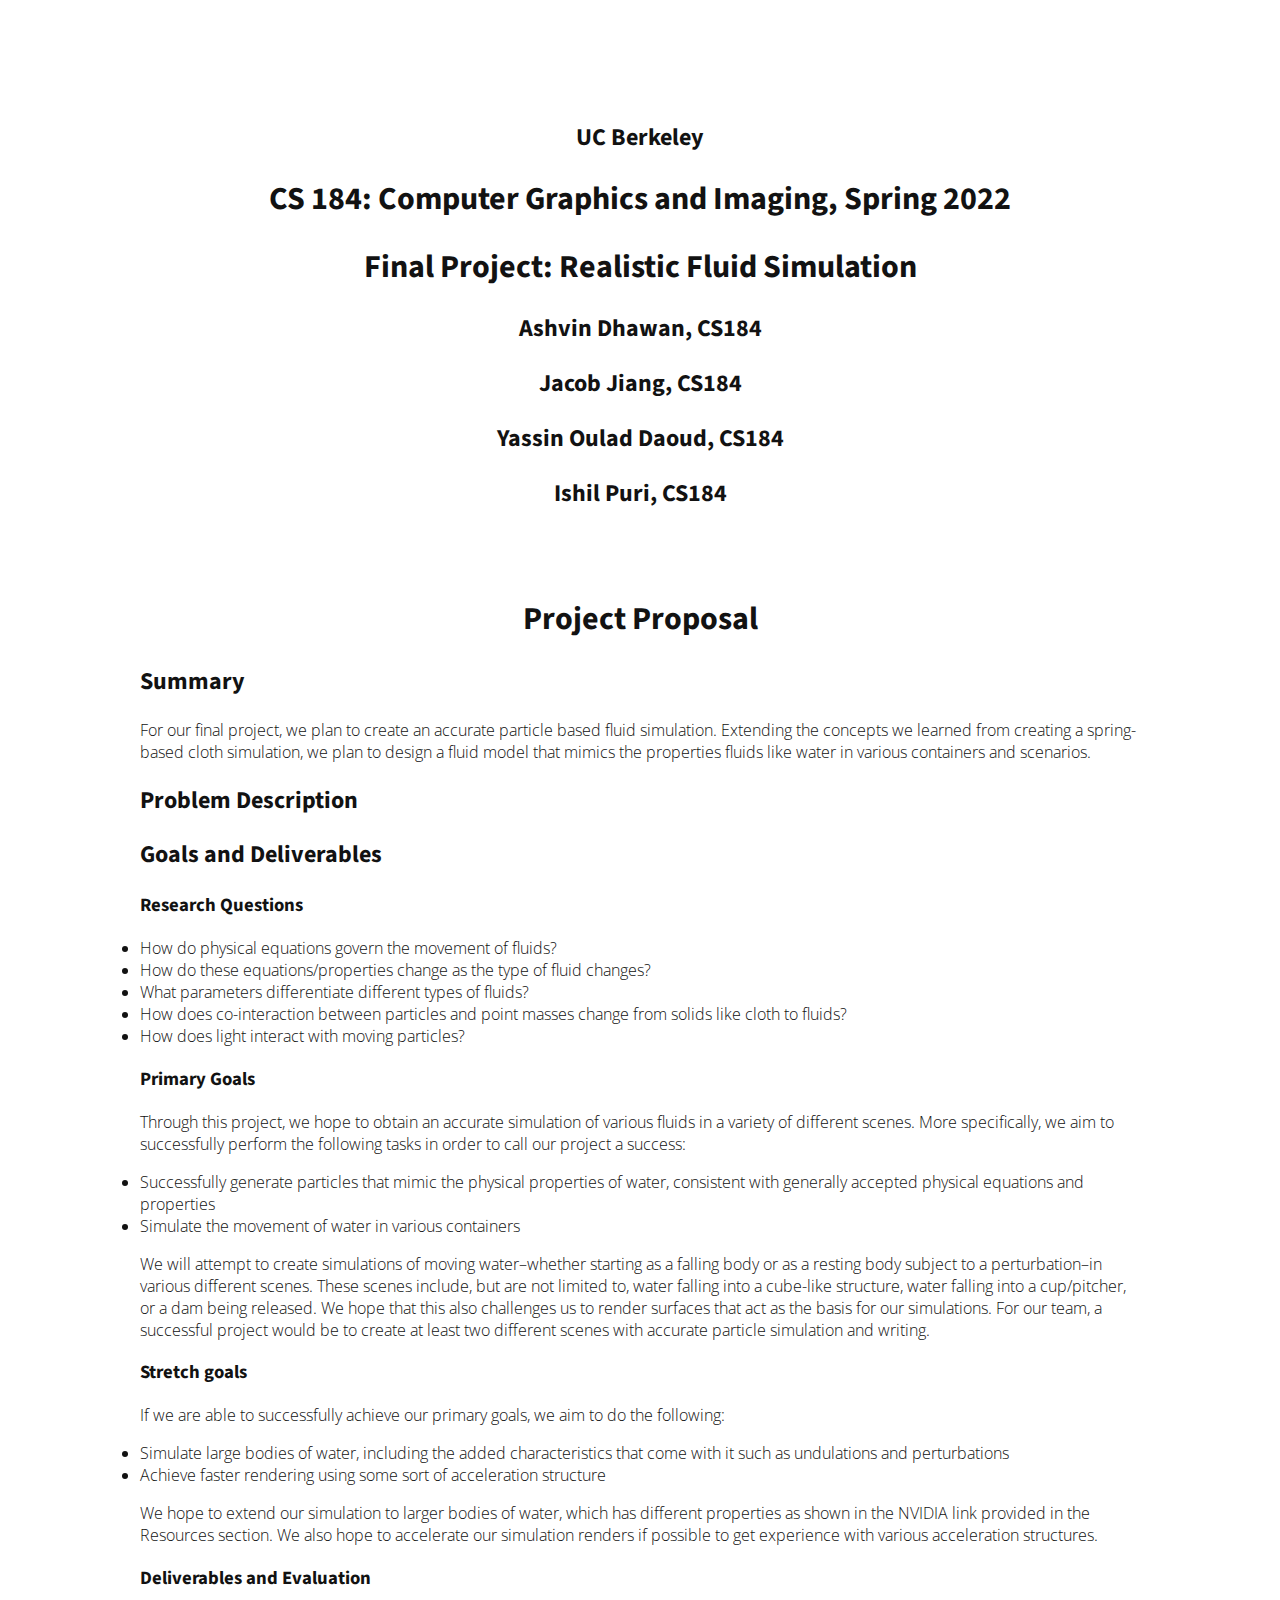
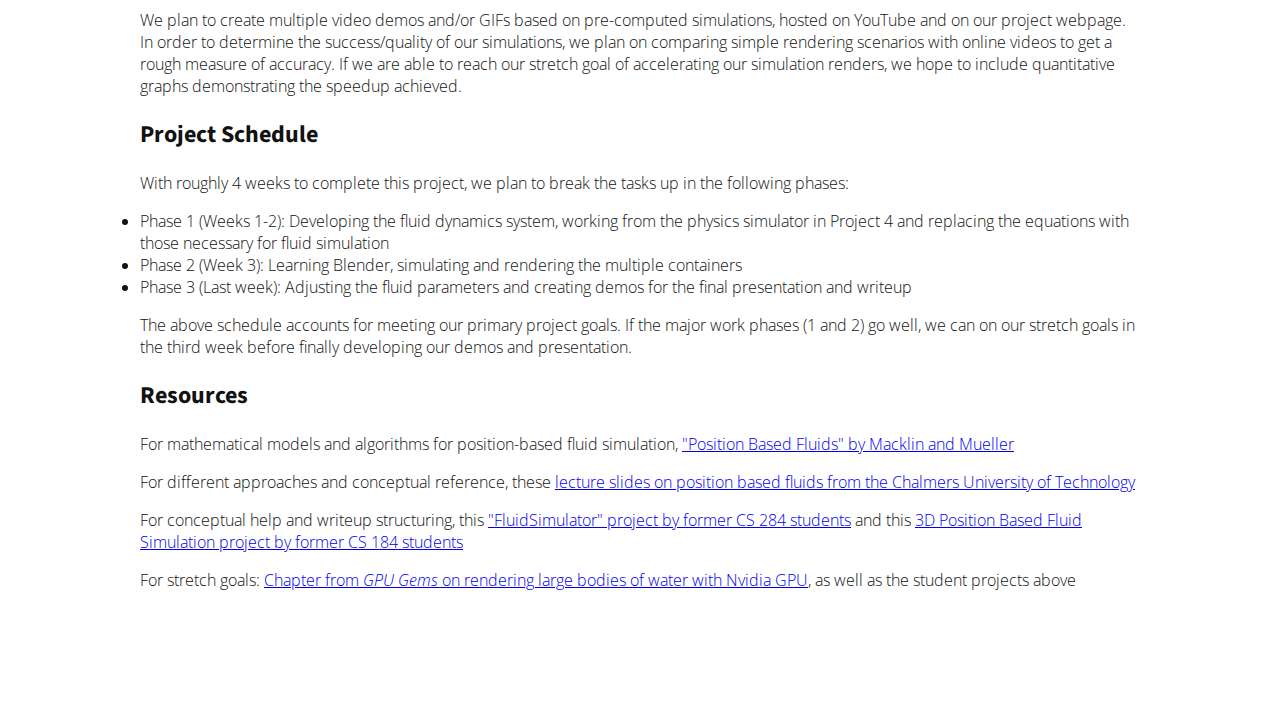
==== final/index.html @ bd0d9269 "Create index.html" ====
<!DOCTYPE html PUBLIC "-//W3C//DTD XHTML 1.0 Strict//EN" "http://www.w3.org/TR/xhtml1/DTD/xhtml1-strict.dtd">
<html xmlns="http://www.w3.org/1999/xhtml" xml:lang="en" lang="en">
<head>
<style>
  body {
    padding: 100px;
    width: 1000px;
    margin: auto;
    text-align: left;
    font-weight: 300;
    font-family: 'Open Sans', sans-serif;
    color: #121212;
  }
  h1, h2, h3, h4 {
    font-family: 'Source Sans Pro', sans-serif;
  }
</style>
<title>CS 184 Final Project</title>
<meta http-equiv="content-type" content="text/html; charset=utf-8" />
<link href="https://fonts.googleapis.com/css?family=Open+Sans|Source+Sans+Pro" rel="stylesheet">
</head>


<body>

<h2 align="middle">UC Berkeley</h2>
<h1 align="middle">CS 184: Computer Graphics and Imaging, Spring 2022</h1>
<h1 align="middle">Final Project: Realistic Fluid Simulation</h1>
<h2 align="middle">Ashvin Dhawan, CS184</h2>
<h2 align="middle">Jacob Jiang, CS184</h2>
<h2 align="middle">Yassin Oulad Daoud, CS184</h2>
<h2 align="middle">Ishil Puri, CS184</h2>

<br><br>

<div>

<h1 align="middle">Project Proposal</h1>
    <h2>Summary</h2>
<p>For our final project, we plan to create an accurate particle based fluid simulation. Extending the concepts we learned from creating a spring-based cloth simulation, we plan to design a fluid model that mimics the properties fluids like water in various containers and scenarios.</p>
    <h2>Problem Description</h2>
    
    
    
    <h2>Goals and Deliverables</h2>
    
    <h3>Research Questions</h3>
    
    <li>How do physical equations govern the movement of fluids?</li>
    <li>How do these equations/properties change as the type of fluid changes?</li>
    <li>What parameters differentiate different types of fluids?</li>
    <li>How does co-interaction between particles and point masses change from solids like cloth to fluids?</li>
    <li>How does light interact with moving particles?</li>
    
    <h3>Primary Goals</h3>

    <p>Through this project, we hope to obtain an accurate simulation of various fluids in a variety of different scenes. More specifically, we aim to successfully perform the following tasks in order to call our project a success:</p>
    <li>Successfully generate particles that mimic the physical properties of water, consistent with generally accepted physical equations and properties</li>
    <li>Simulate the movement of water in various containers</li> 
    <p>We will attempt to create simulations of moving water–whether starting as a falling body or as a resting body subject to a perturbation–in various different scenes. These scenes include, but are not limited to, water falling into a cube-like structure, water falling into a cup/pitcher, or a dam being released. We hope that this also challenges us to render surfaces that act as the basis for our simulations. For our team, a successful project would be to create at least two different scenes with accurate particle simulation and writing.</p>
    
    <h3>Stretch goals</h3>
    
    <p>If we are able to successfully achieve our primary goals, we aim to do the following:</p>
    <li>Simulate large bodies of water, including the added characteristics that come with it such as undulations and perturbations</li>
    <li>Achieve faster rendering using some sort of acceleration structure</li>
    <p>We hope to extend our simulation to larger bodies of water, which has different properties as shown in the NVIDIA link provided in the Resources section. We also hope to accelerate our simulation renders if possible to get experience with various acceleration structures.</p>
    
    
    <h3>Deliverables and Evaluation</h3>
    <p>We plan to create multiple video demos and/or GIFs based on pre-computed simulations, hosted on YouTube and on our project webpage. In order to determine the success/quality of our simulations, we plan on comparing simple rendering scenarios with online videos to get a rough measure of accuracy. If we are able to reach our stretch goal of accelerating our simulation renders, we hope to include quantitative graphs demonstrating the speedup achieved.</p>
    
    
    
    <h2>Project Schedule</h2>
    <p>With roughly 4 weeks to complete this project, we plan to break the tasks up in the following phases:</p>
    <li>Phase 1 (Weeks 1-2): Developing the fluid dynamics system, working from the physics simulator in Project 4 and replacing the equations with those necessary for fluid simulation</li>
    <li>Phase 2 (Week 3): Learning Blender, simulating and rendering the multiple containers </li>
    <li>Phase 3 (Last week): Adjusting the fluid parameters and creating demos for the final presentation and writeup </li>
    <p>The above schedule accounts for meeting our primary project goals. If the major work phases (1 and 2) go well, we can on our stretch goals in the third week before finally developing our demos and presentation.</p>
    
    
    <h2>Resources</h2>
    <p>For mathematical models and algorithms for position-based fluid simulation, <a href = "http://mmacklin.com/pbf_sig_preprint.pdf">"Position Based Fluids" by Macklin and Mueller</a></p>
    <p>For different approaches and conceptual reference, these <a href = "http://www.cse.chalmers.se/edu/year/2018/course/TDA361/Advanced%20Computer%20Graphics/Position%20Based%20Fluids.pdf">lecture slides on position based fluids from the Chalmers University of Technology</a></p>
    <p>For conceptual help and writeup structuring, this <a href="https://ctknight.github.io/FluidSimulator/">"FluidSimulator" project by former CS 284 students</a> and this <a href="https://ctknight.github.io/FluidSimulator/">3D Position Based Fluid Simulation project by former CS 184 students</a></p>
    <p>For stretch goals: <a href = "https://developer.nvidia.com/gpugems/gpugems/part-i-natural-effects/chapter-1-effective-water-simulation-physical-models">Chapter from <i>GPU Gems</i> on rendering large bodies of water with Nvidia GPU</a>, as well as the student projects above</p>

</body>
</html>
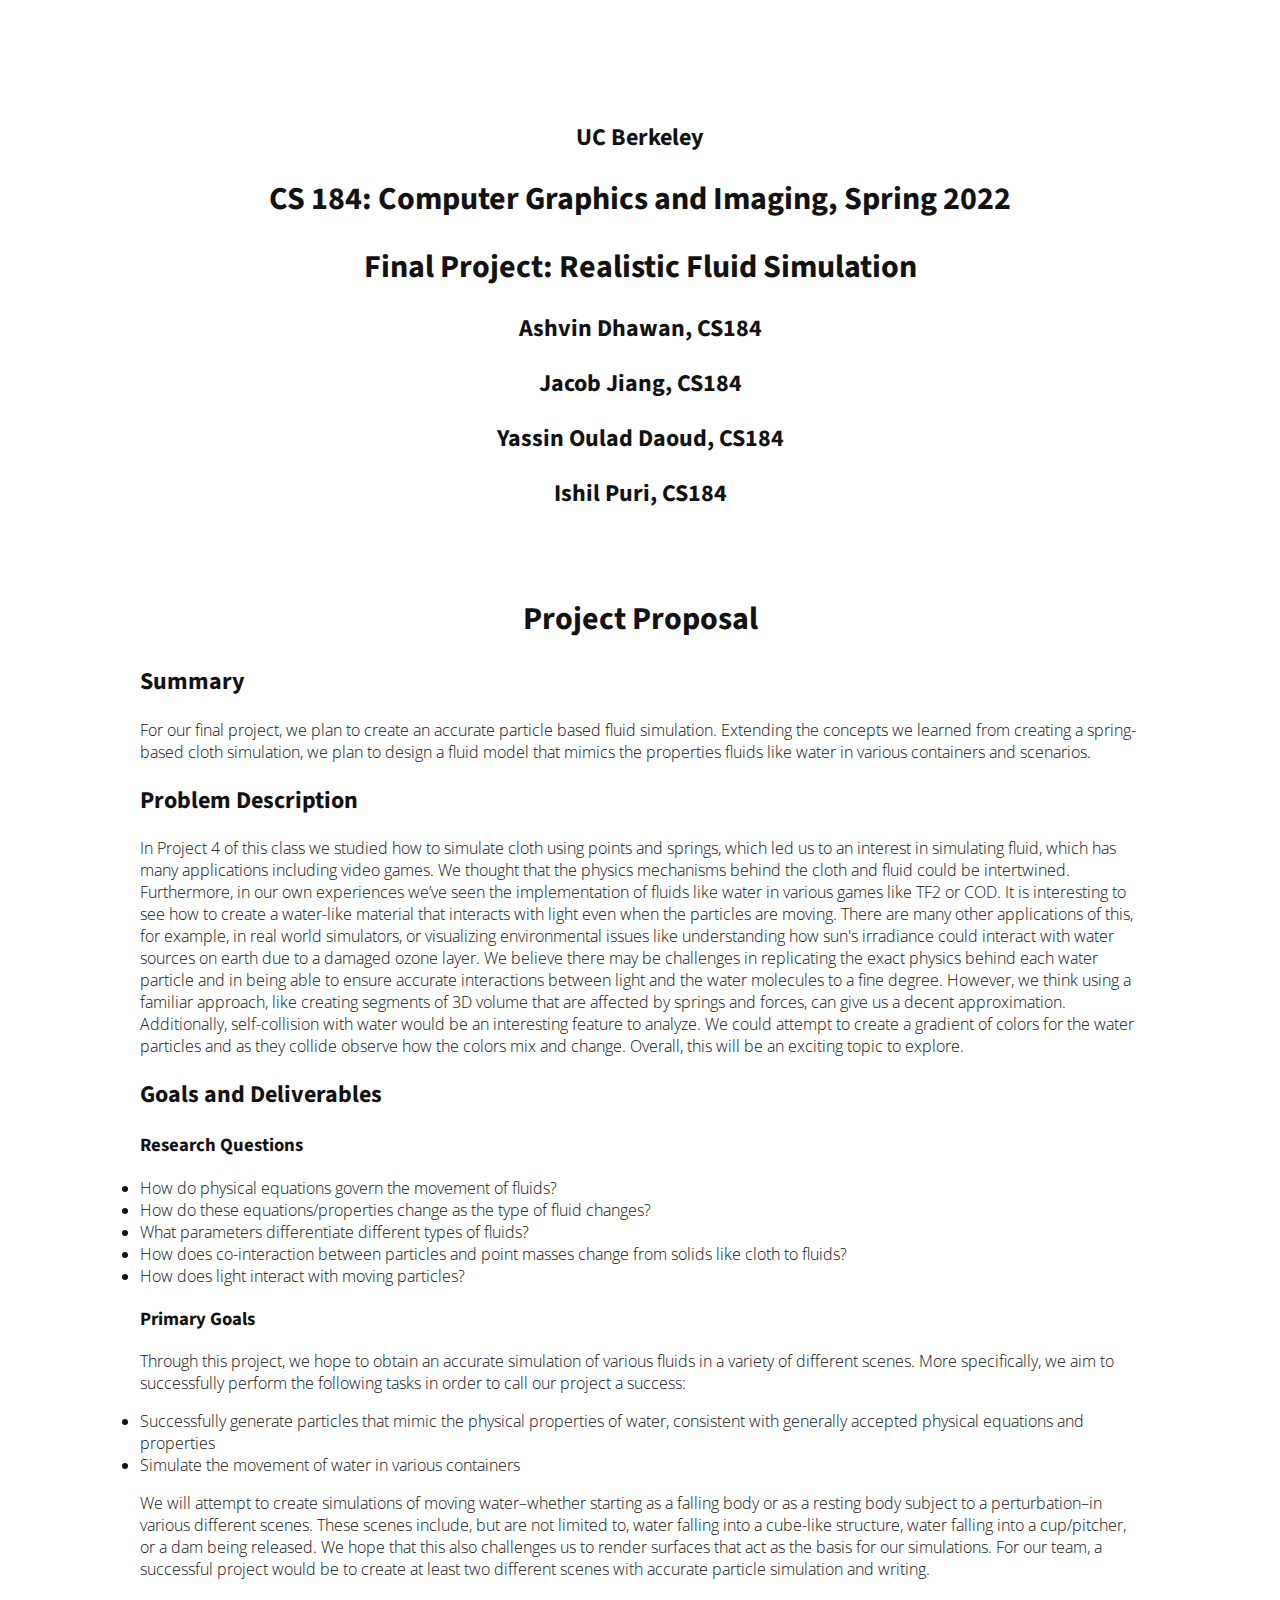
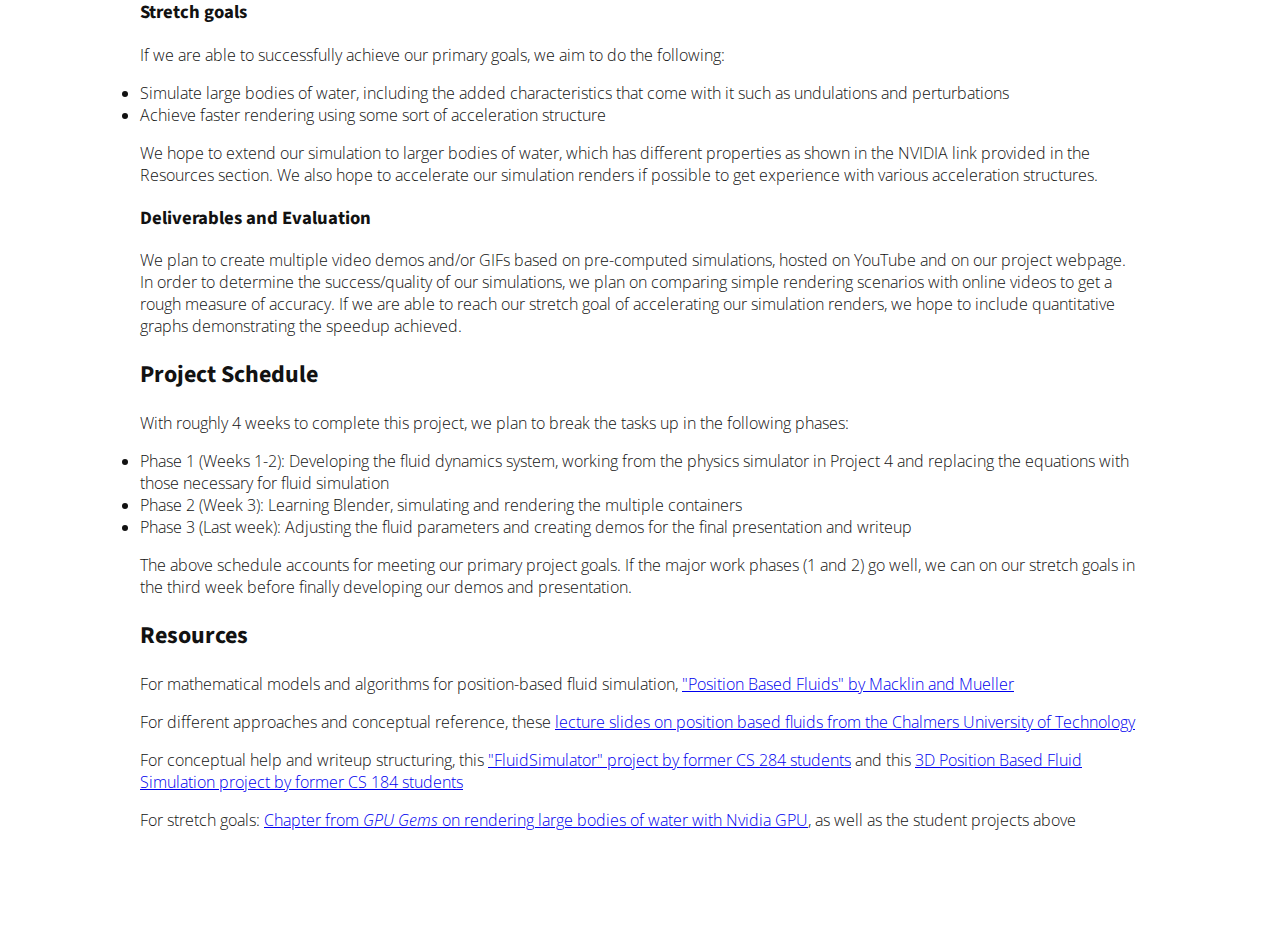
==== commit 21a3badf: "added problem desc" ====
--- a/final/index.html
+++ b/final/index.html
@@ -40,7 +40,7 @@
 <p>For our final project, we plan to create an accurate particle based fluid simulation. Extending the concepts we learned from creating a spring-based cloth simulation, we plan to design a fluid model that mimics the properties fluids like water in various containers and scenarios.</p>
     <h2>Problem Description</h2>
     
-    
+    <p>In Project 4 of this class we studied how to simulate cloth using points and springs, which led us to an interest in simulating fluid, which has many applications including video games. We thought that the physics mechanisms behind the cloth and fluid could be intertwined. Furthermore, in our own experiences we’ve seen the implementation of fluids like water in various games like TF2 or COD. It is interesting to see how to create a water-like material that interacts with light even when the particles are moving. There are many other applications of this, for example, in real world simulators, or visualizing environmental issues like understanding how sun's irradiance could interact with water sources on earth due to a damaged ozone layer. We believe there may be challenges in replicating the exact physics behind each water particle and in being able to ensure accurate interactions between light and the water molecules to a fine degree. However, we think using a familiar approach, like creating segments of 3D volume that are affected by springs and forces, can give us a decent approximation. Additionally,  self-collision with water would be an interesting feature to analyze. We could attempt to create a gradient of colors for the water particles and as they collide observe how the colors mix and change. Overall, this will be an exciting topic to explore.</p>
     
     <h2>Goals and Deliverables</h2>
     
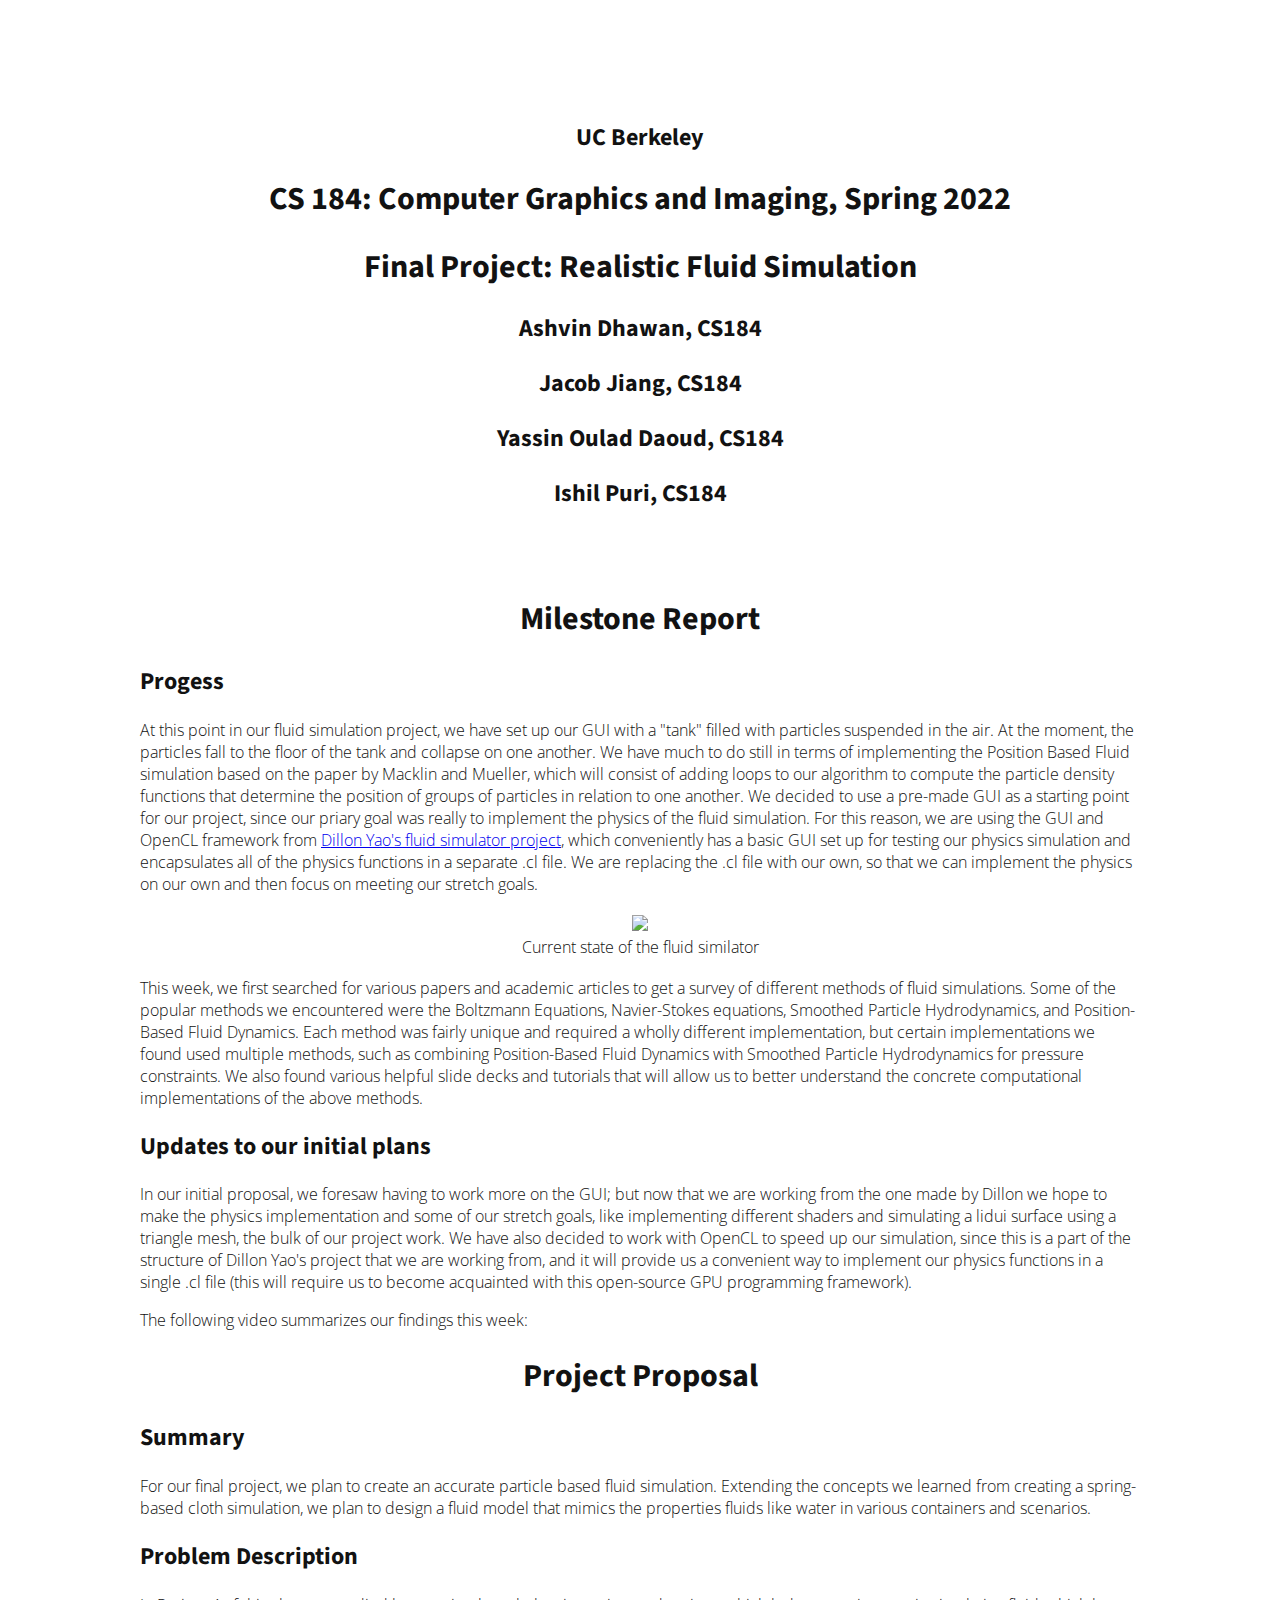
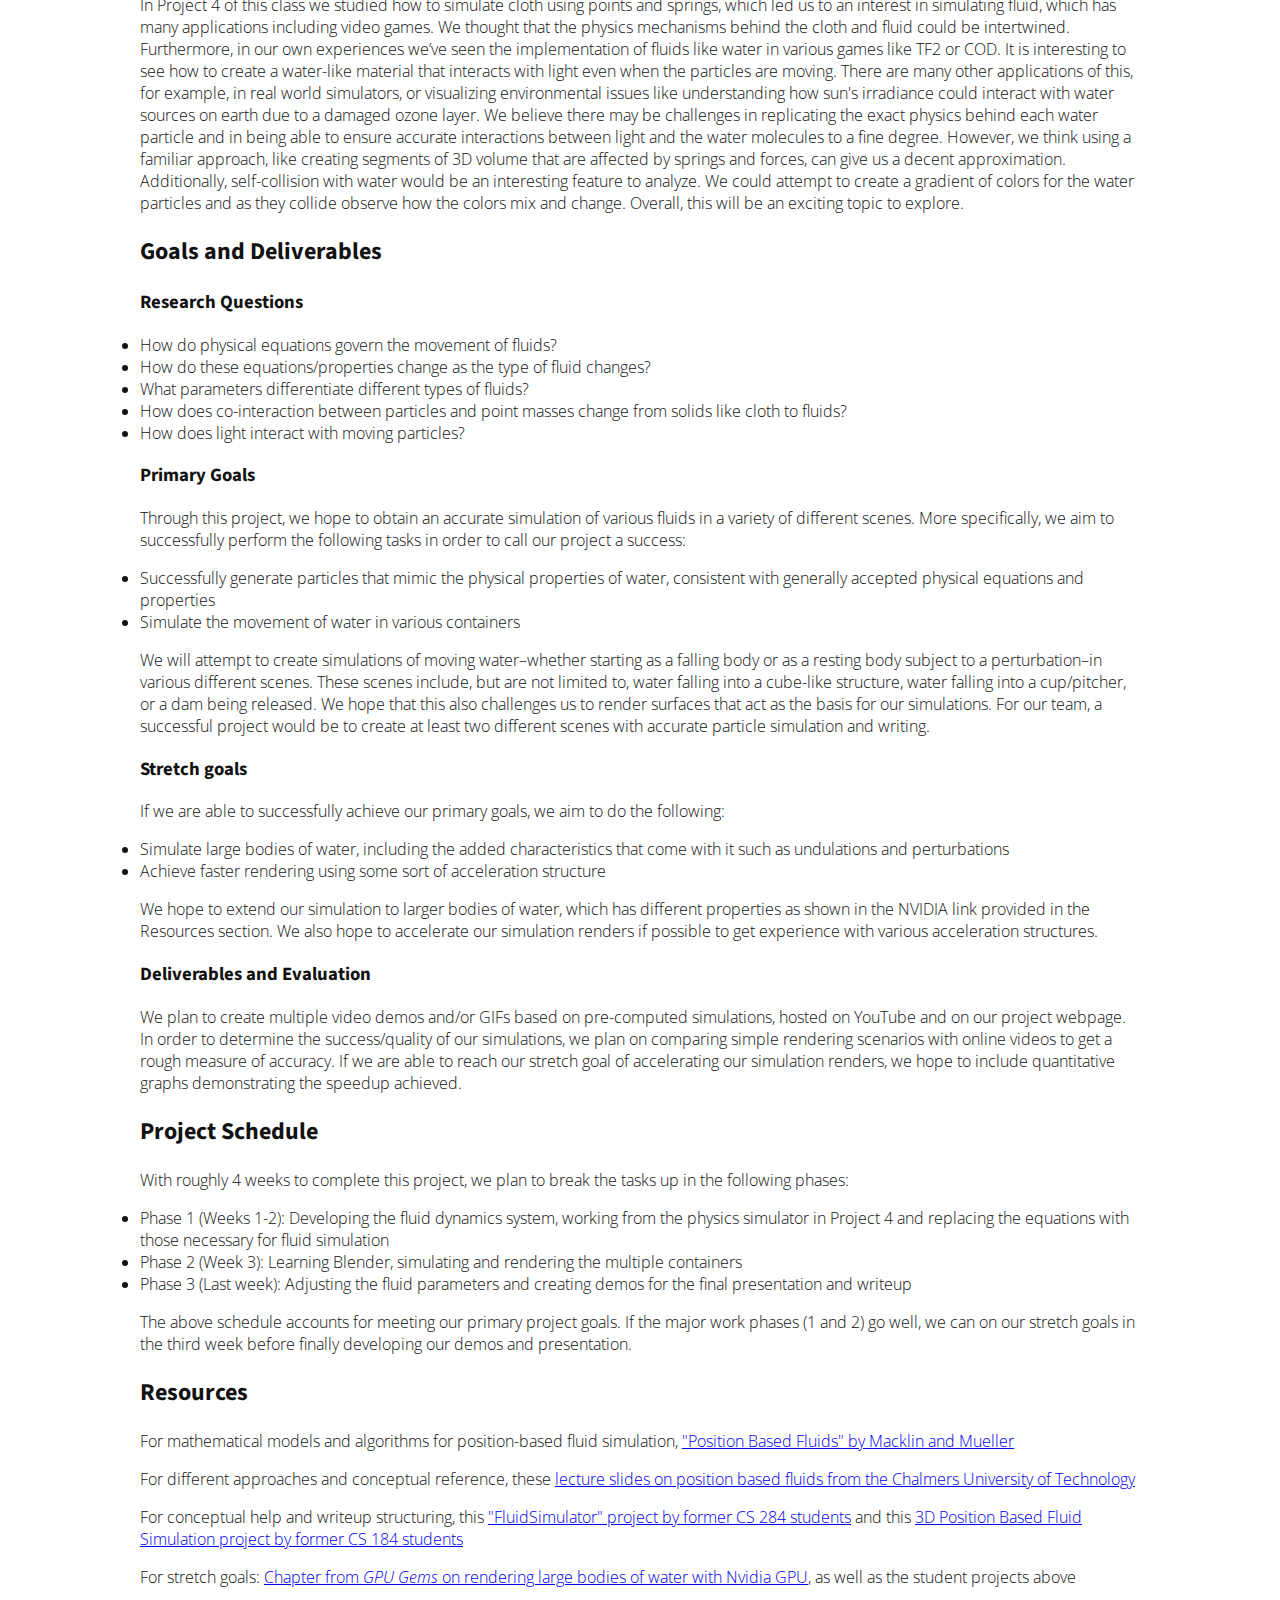
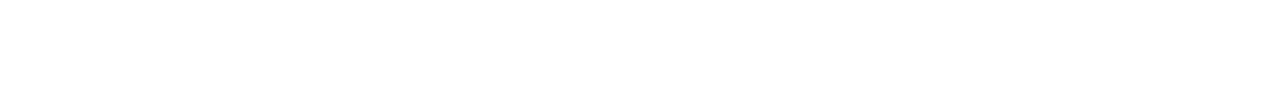
==== commit 9b9a3168: "added project milestone section" ====
--- a/final/index.html
+++ b/final/index.html
@@ -35,6 +35,24 @@
 
 <div>
 
+<h1 align="middle">Milestone Report</h1>
+    <h2>Progess</h2>
+    <p>At this point in our fluid simulation project, we have set up our GUI with a "tank" filled with particles suspended in the air. At the moment, the particles fall to the floor of the tank and collapse on one another. We have much to do still in terms of implementing the Position Based Fluid simulation based on the paper by Macklin and Mueller, which will consist of adding loops to our algorithm to compute the particle density functions that determine the position of groups of particles in relation to one another. We decided to use a pre-made GUI as a starting point for our project, since our priary goal was really to implement the physics of the fluid simulation. For this reason, we are using the GUI and OpenCL framework from <a href="https://github.com/yaoius/f2">Dillon Yao's fluid simulator project</a>, which conveniently has a basic GUI set up for testing our physics simulation and encapsulates all of the physics functions in a separate .cl file. We are replacing the .cl file with our own, so that we can implement the physics on our own and then focus on meeting our stretch goals.</p>
+    <div align="center">
+            <table style="width=100%">
+                <tr>
+                    <td align="middle">
+                    <img src="images/fluid-sim-milestone.gif" width="320px" />
+                    <figcaption align="middle">Current state of the fluid similator</figcaption>
+                </tr>
+            </table>
+        </div>
+    <p>This week, we first searched for various papers and academic articles to get a survey of different methods of fluid simulations. Some of the popular methods we encountered were the Boltzmann Equations, Navier-Stokes equations, Smoothed Particle Hydrodynamics, and Position-Based Fluid Dynamics. Each method was fairly unique and required a wholly different implementation, but certain implementations we found used multiple methods, such as combining Position-Based Fluid Dynamics with Smoothed Particle Hydrodynamics for pressure constraints. We also found various helpful slide decks and tutorials that will allow us to better understand the concrete computational implementations of the above methods.</p>
+    <h2>Updates to our initial plans</h2>
+    <p>In our initial proposal, we foresaw having to work more on the GUI; but now that we are working from the one made by Dillon we hope to make the physics implementation and some of our stretch goals, like implementing different shaders and simulating a lidui surface using a triangle mesh, the bulk of our project work. We have also decided to work with OpenCL to speed up our simulation, since this is a part of the structure of Dillon Yao's project that we are working from, and it will provide us a convenient way to implement our physics functions in a single .cl file (this will require us to become acquainted with this open-source GPU programming framework).</p>
+    <p></p>
+    <p>The following video summarizes our findings this week:</p>
+    
 <h1 align="middle">Project Proposal</h1>
     <h2>Summary</h2>
 <p>For our final project, we plan to create an accurate particle based fluid simulation. Extending the concepts we learned from creating a spring-based cloth simulation, we plan to design a fluid model that mimics the properties fluids like water in various containers and scenarios.</p>
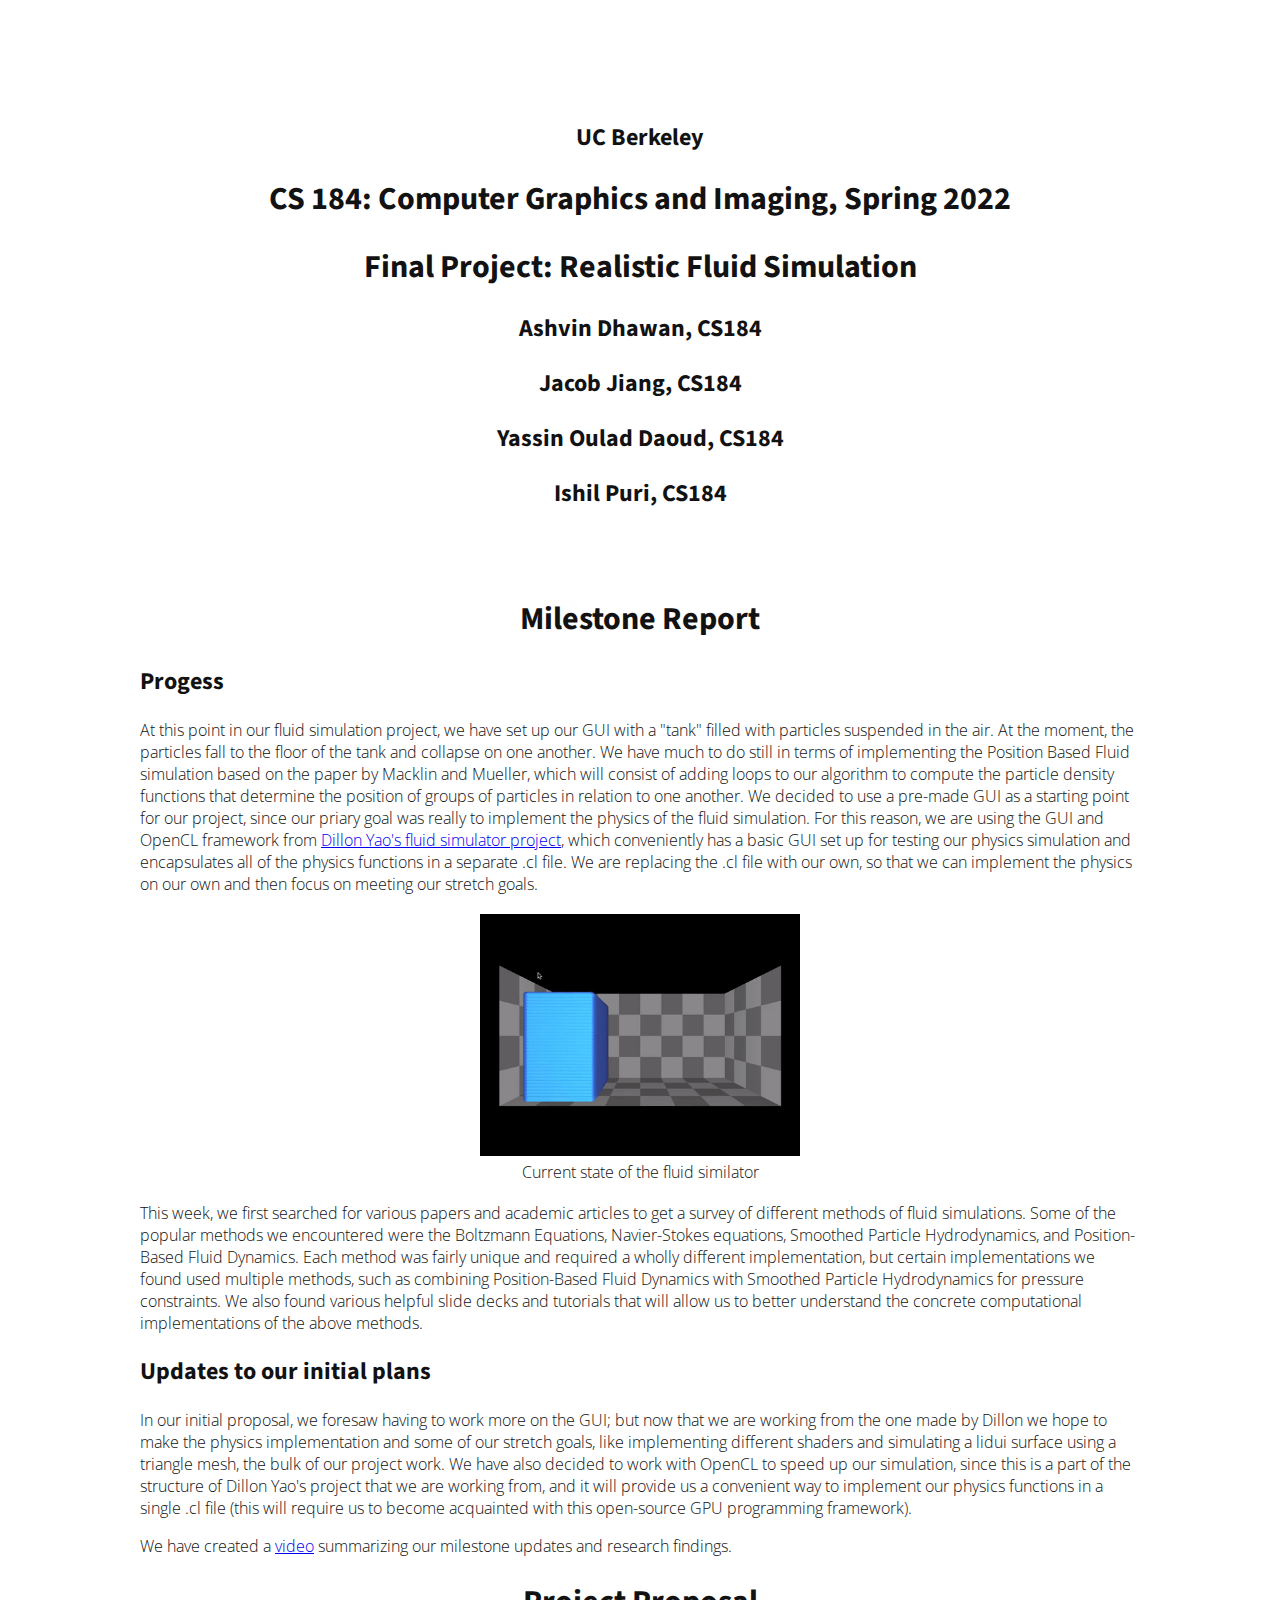
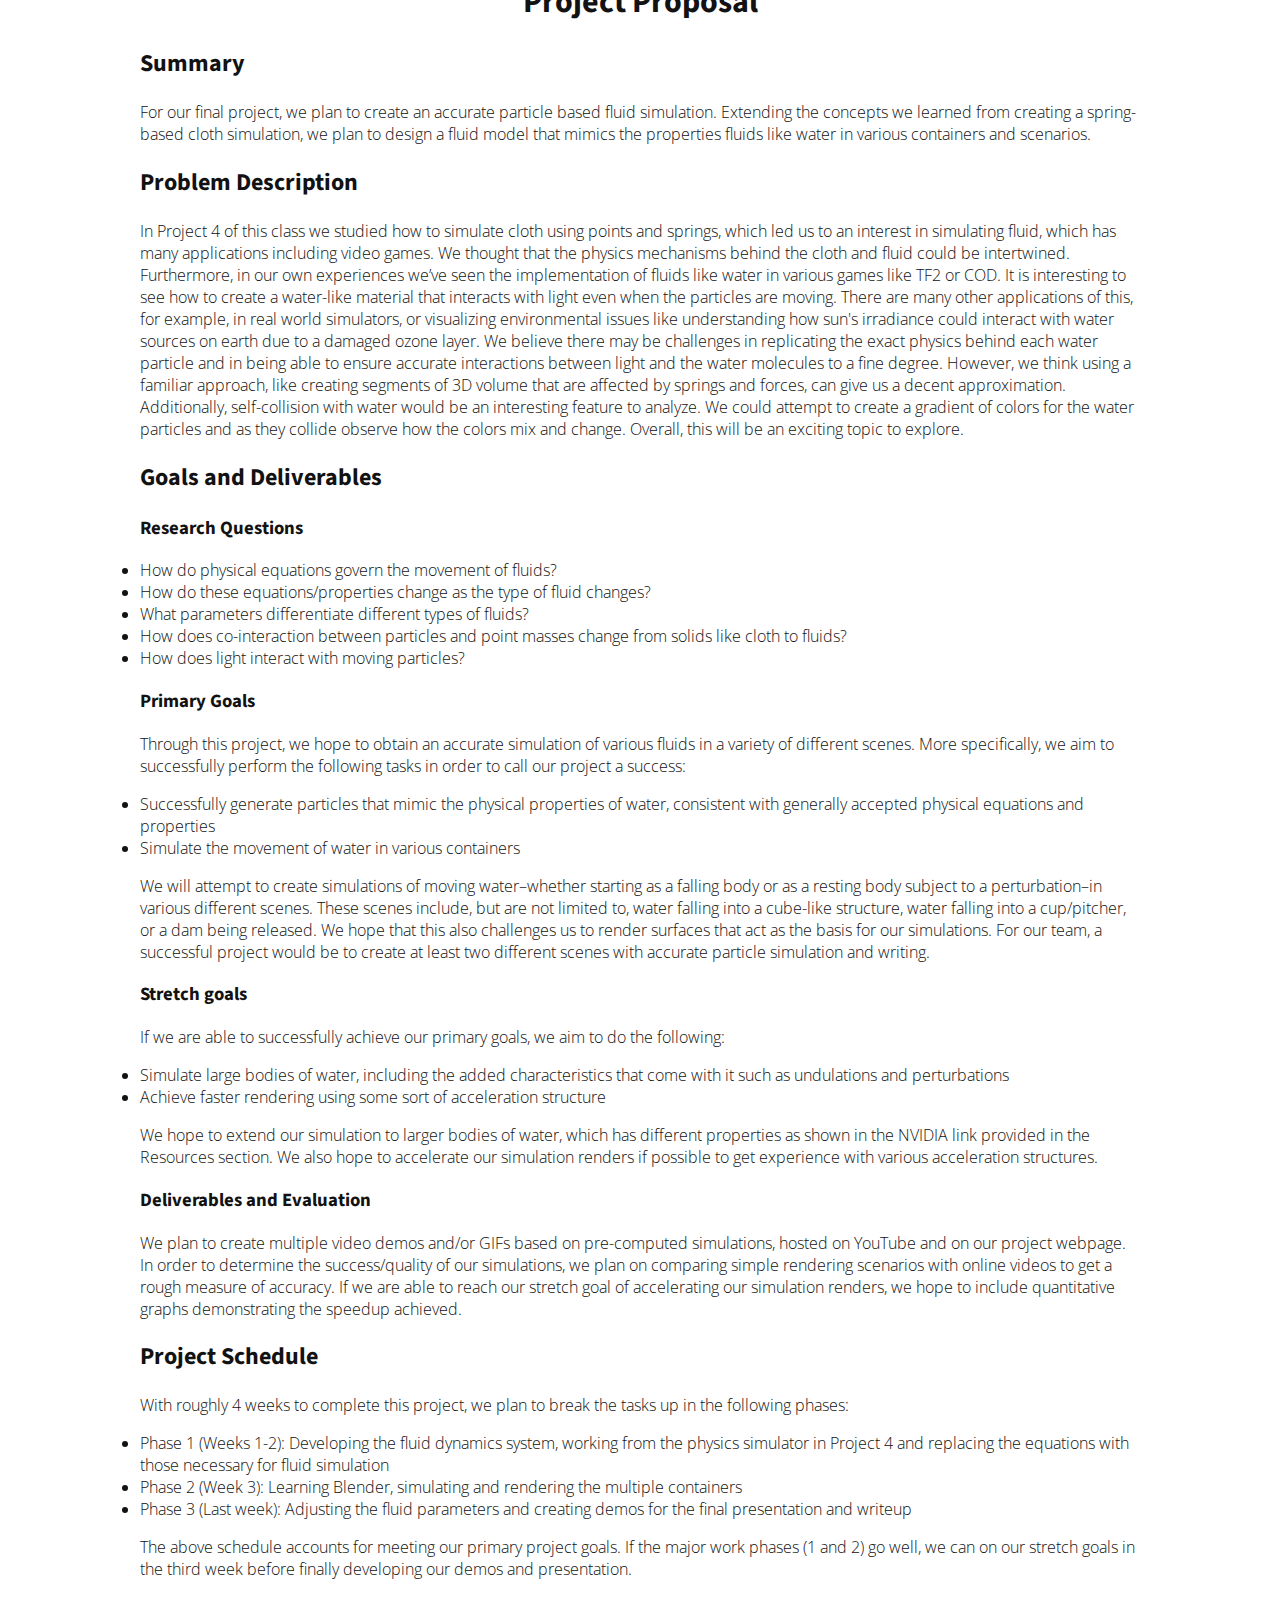
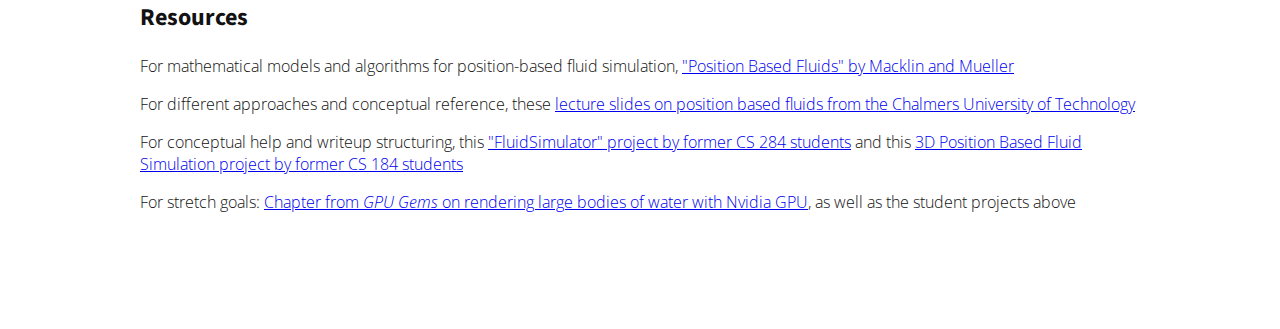
==== commit a087bce6: "added milestone video link" ====
--- a/final/index.html
+++ b/final/index.html
@@ -51,7 +51,7 @@
     <h2>Updates to our initial plans</h2>
     <p>In our initial proposal, we foresaw having to work more on the GUI; but now that we are working from the one made by Dillon we hope to make the physics implementation and some of our stretch goals, like implementing different shaders and simulating a lidui surface using a triangle mesh, the bulk of our project work. We have also decided to work with OpenCL to speed up our simulation, since this is a part of the structure of Dillon Yao's project that we are working from, and it will provide us a convenient way to implement our physics functions in a single .cl file (this will require us to become acquainted with this open-source GPU programming framework).</p>
     <p></p>
-    <p>The following video summarizes our findings this week:</p>
+    <p>We have created a <a href="https://drive.google.com/file/d/1W7nkhEaBUD_lSQLTP9WCB3x5juxhw7qw/view?usp=sharing">video</a> summarizing our milestone updates and research findings.</p>
     
 <h1 align="middle">Project Proposal</h1>
     <h2>Summary</h2>
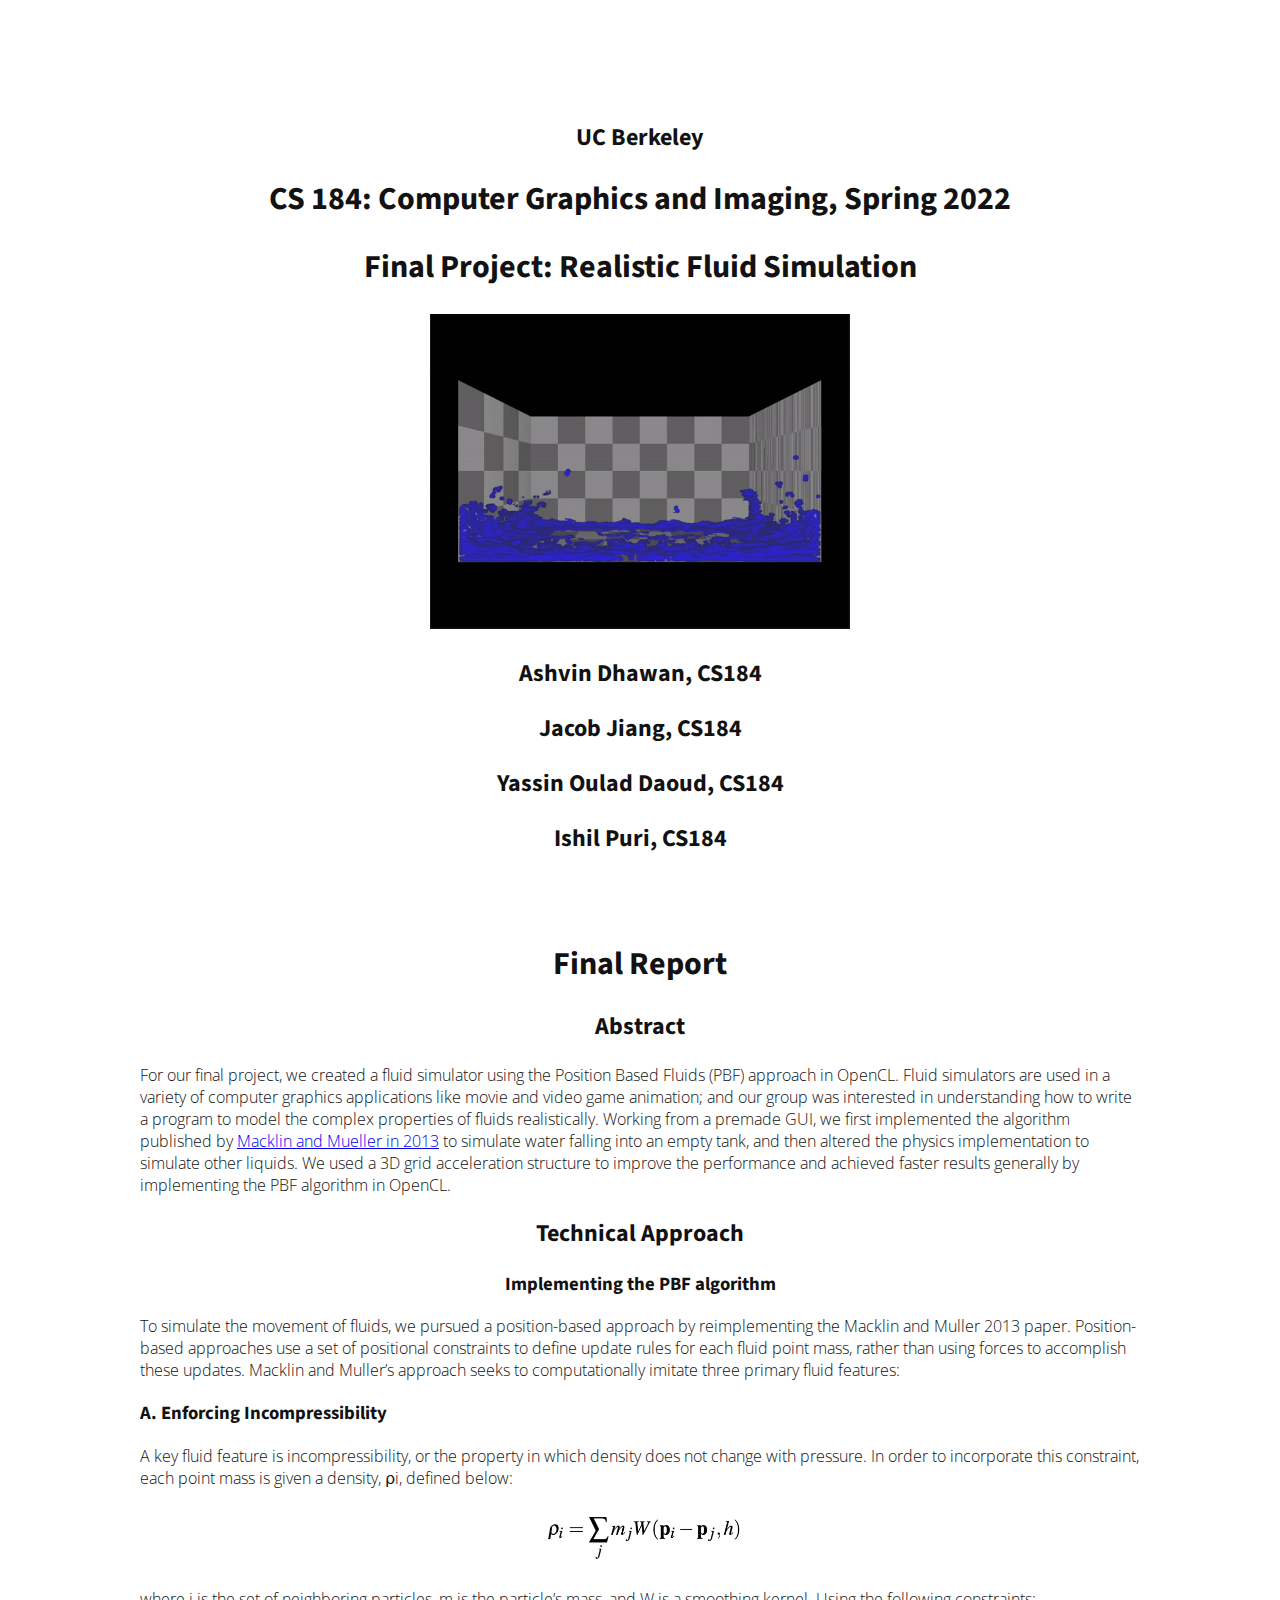
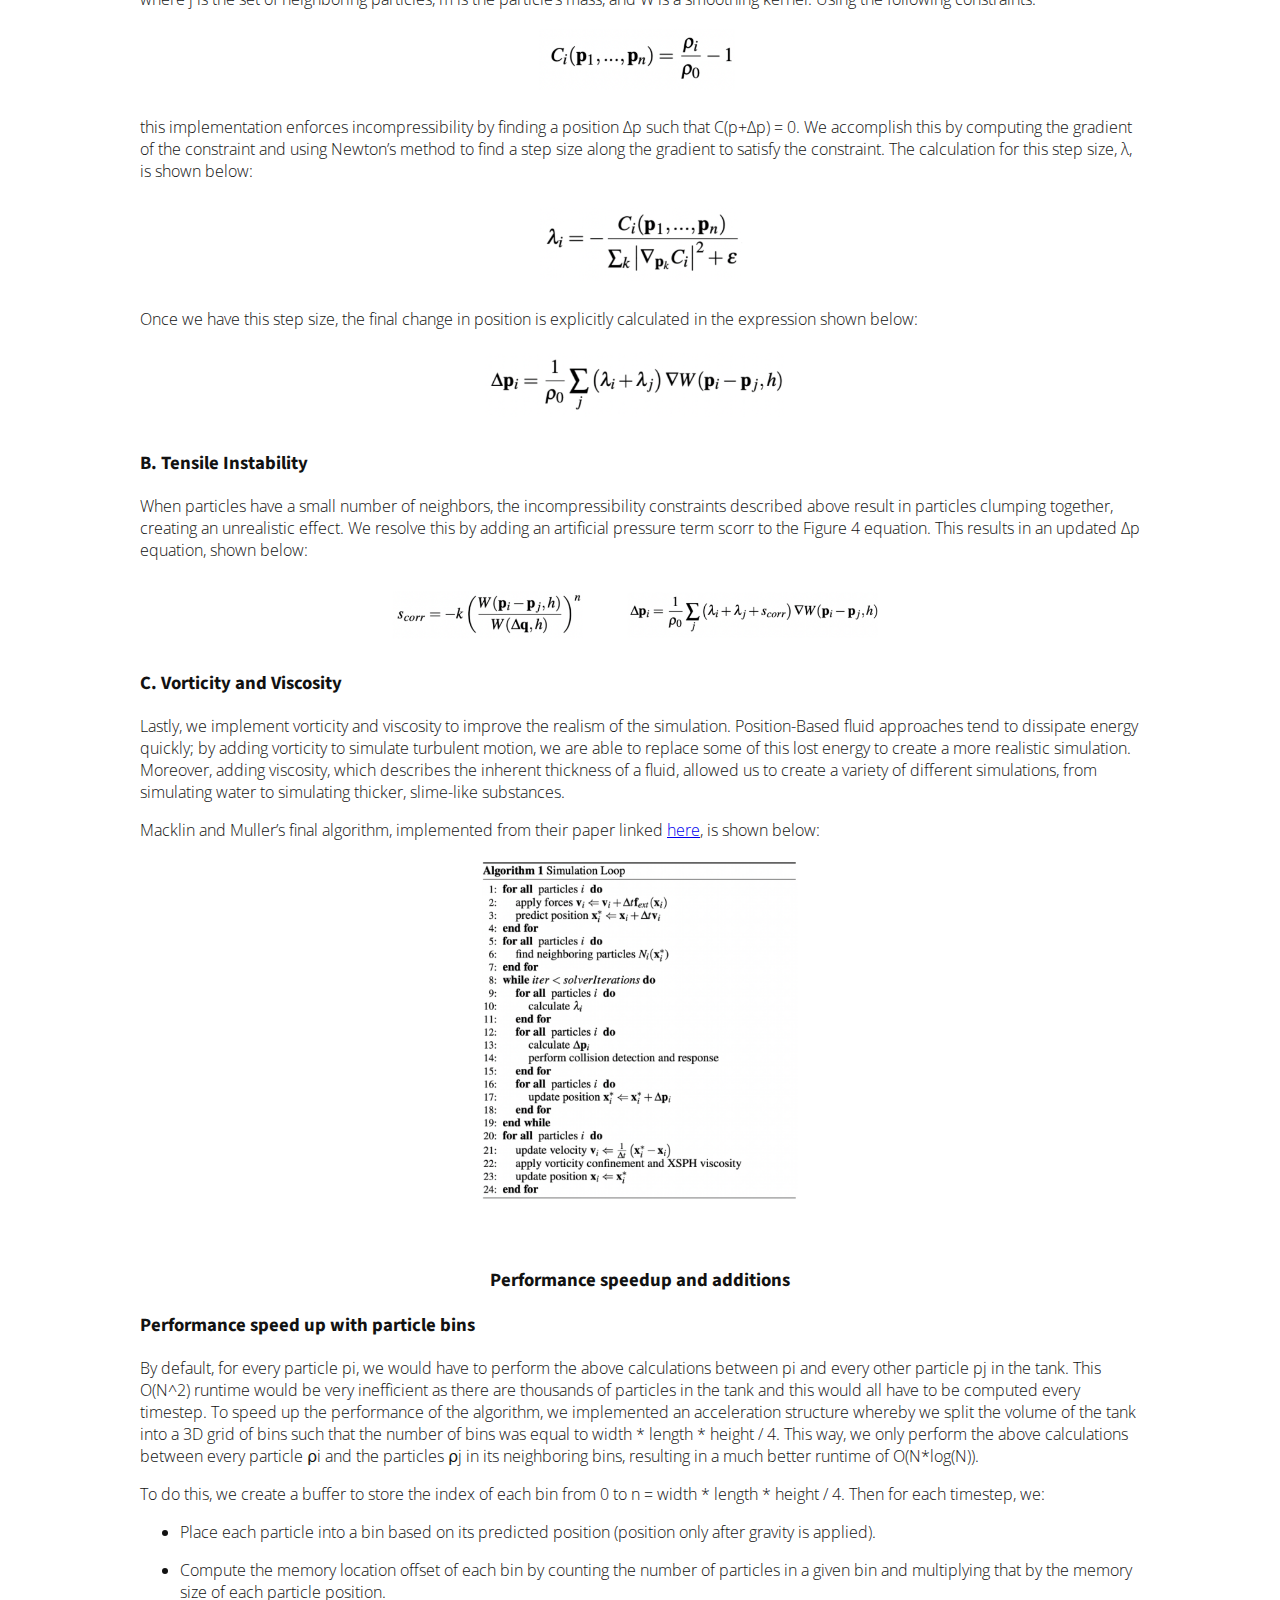
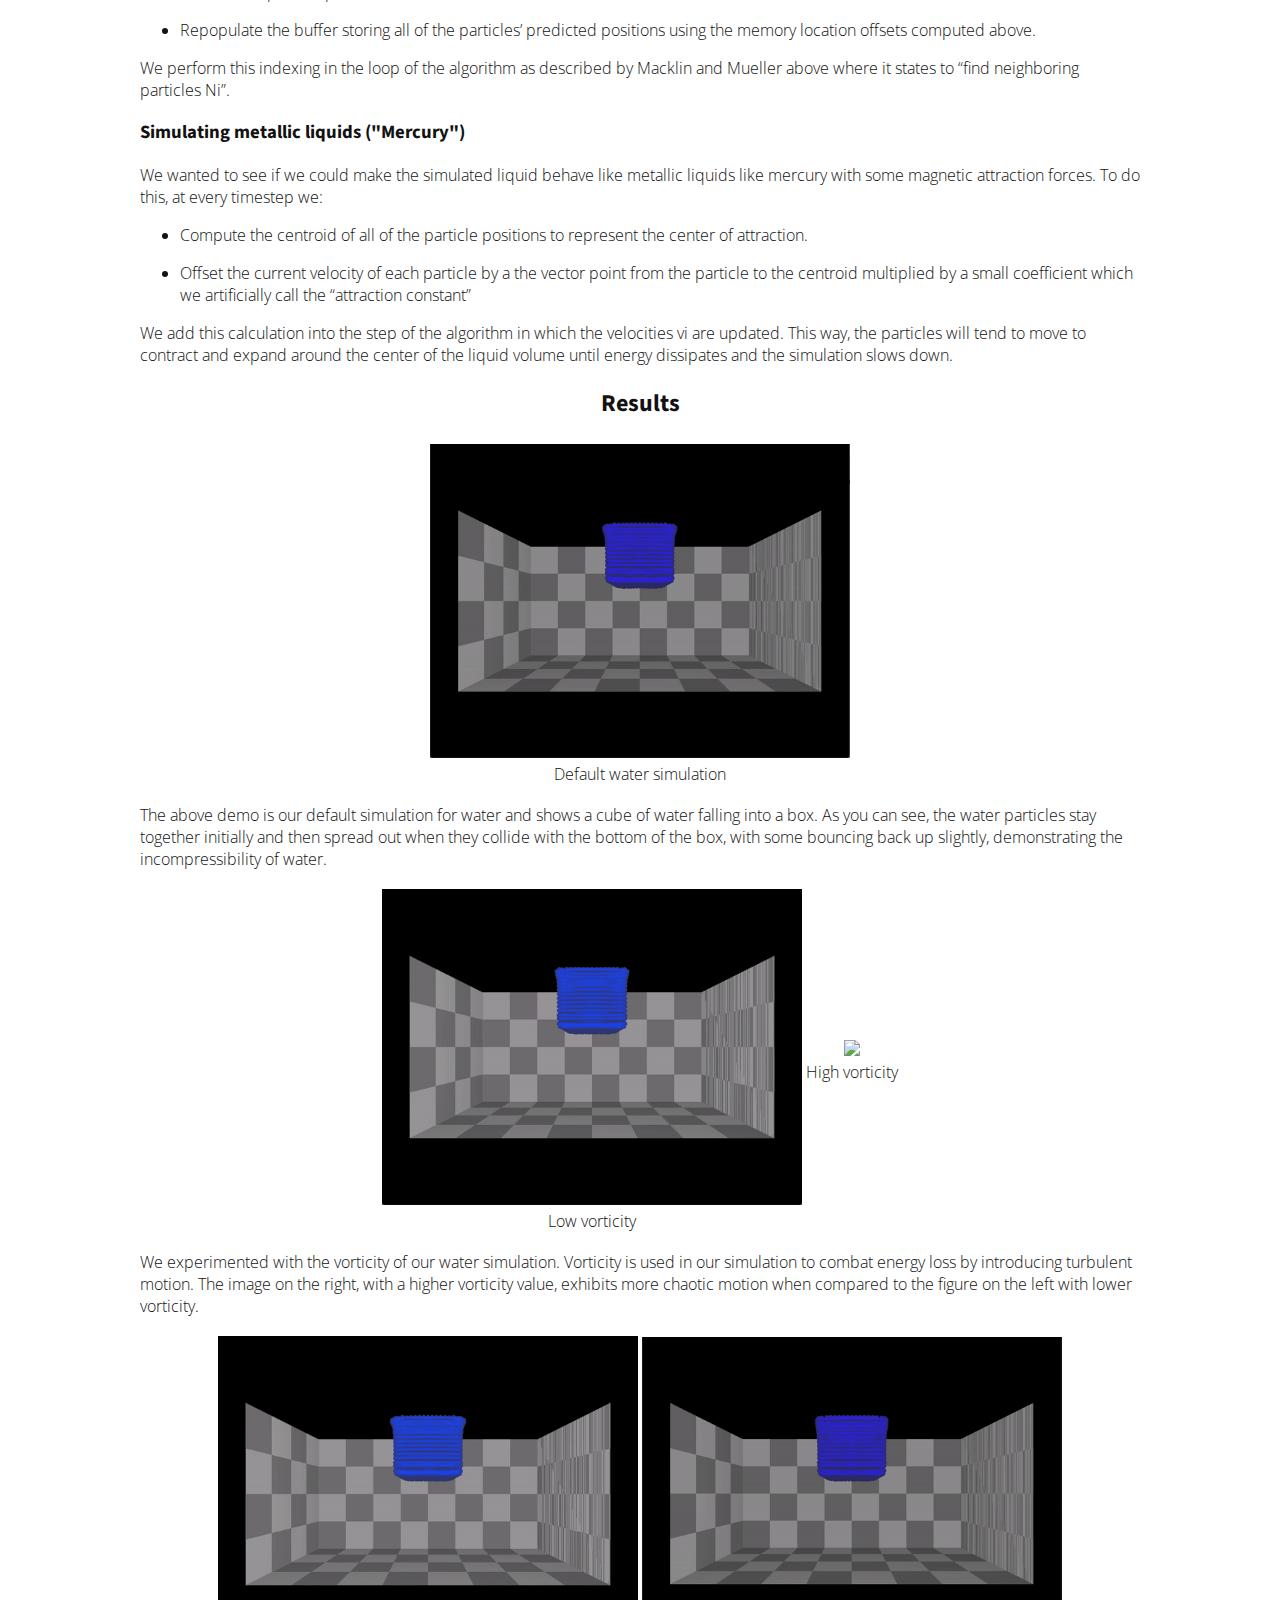
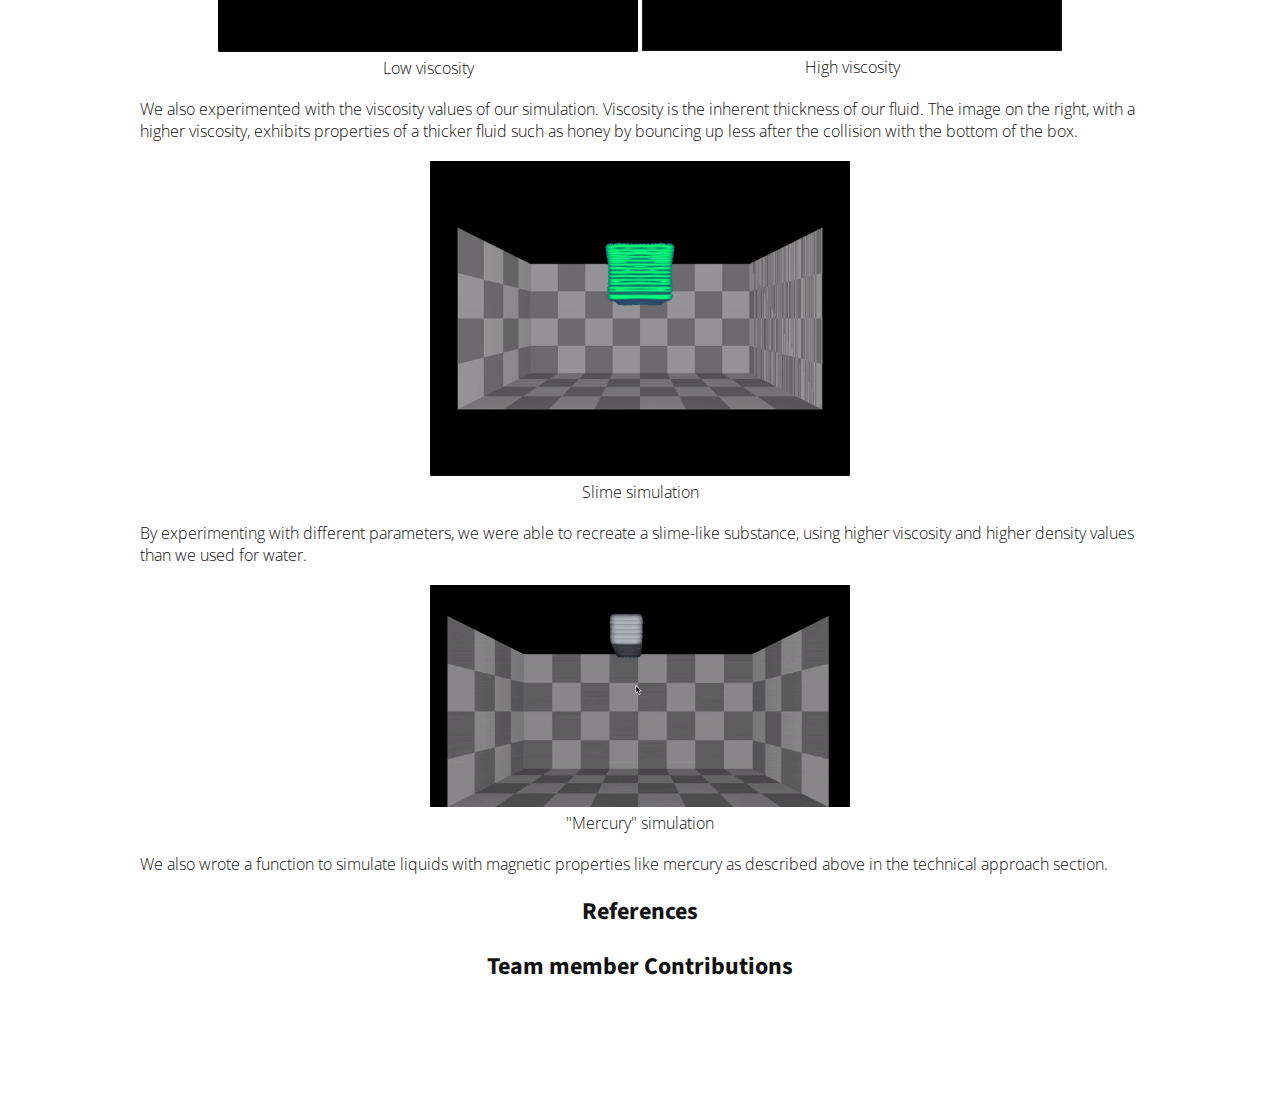
==== commit 0b7e0755: "Add files via upload" ====
--- a/final/index.html
+++ b/final/index.html
@@ -26,83 +26,187 @@
 <h2 align="middle">UC Berkeley</h2>
 <h1 align="middle">CS 184: Computer Graphics and Imaging, Spring 2022</h1>
 <h1 align="middle">Final Project: Realistic Fluid Simulation</h1>
+    <div align="center">
+            <table style="width=100%">
+                <tr>
+                    <td align="middle">
+                    <img src="images/high_vort.jpg" width="420px" />
+                </tr>
+            </table>
+    </div>
 <h2 align="middle">Ashvin Dhawan, CS184</h2>
 <h2 align="middle">Jacob Jiang, CS184</h2>
 <h2 align="middle">Yassin Oulad Daoud, CS184</h2>
 <h2 align="middle">Ishil Puri, CS184</h2>
-
+    
 <br><br>
 
 <div>
-
-<h1 align="middle">Milestone Report</h1>
-    <h2>Progess</h2>
-    <p>At this point in our fluid simulation project, we have set up our GUI with a "tank" filled with particles suspended in the air. At the moment, the particles fall to the floor of the tank and collapse on one another. We have much to do still in terms of implementing the Position Based Fluid simulation based on the paper by Macklin and Mueller, which will consist of adding loops to our algorithm to compute the particle density functions that determine the position of groups of particles in relation to one another. We decided to use a pre-made GUI as a starting point for our project, since our priary goal was really to implement the physics of the fluid simulation. For this reason, we are using the GUI and OpenCL framework from <a href="https://github.com/yaoius/f2">Dillon Yao's fluid simulator project</a>, which conveniently has a basic GUI set up for testing our physics simulation and encapsulates all of the physics functions in a separate .cl file. We are replacing the .cl file with our own, so that we can implement the physics on our own and then focus on meeting our stretch goals.</p>
-    <div align="center">
-            <table style="width=100%">
-                <tr>
-                    <td align="middle">
-                    <img src="images/fluid-sim-milestone.gif" width="320px" />
-                    <figcaption align="middle">Current state of the fluid similator</figcaption>
-                </tr>
-            </table>
-        </div>
-    <p>This week, we first searched for various papers and academic articles to get a survey of different methods of fluid simulations. Some of the popular methods we encountered were the Boltzmann Equations, Navier-Stokes equations, Smoothed Particle Hydrodynamics, and Position-Based Fluid Dynamics. Each method was fairly unique and required a wholly different implementation, but certain implementations we found used multiple methods, such as combining Position-Based Fluid Dynamics with Smoothed Particle Hydrodynamics for pressure constraints. We also found various helpful slide decks and tutorials that will allow us to better understand the concrete computational implementations of the above methods.</p>
-    <h2>Updates to our initial plans</h2>
-    <p>In our initial proposal, we foresaw having to work more on the GUI; but now that we are working from the one made by Dillon we hope to make the physics implementation and some of our stretch goals, like implementing different shaders and simulating a lidui surface using a triangle mesh, the bulk of our project work. We have also decided to work with OpenCL to speed up our simulation, since this is a part of the structure of Dillon Yao's project that we are working from, and it will provide us a convenient way to implement our physics functions in a single .cl file (this will require us to become acquainted with this open-source GPU programming framework).</p>
-    <p></p>
-    <p>We have created a <a href="https://drive.google.com/file/d/1W7nkhEaBUD_lSQLTP9WCB3x5juxhw7qw/view?usp=sharing">video</a> summarizing our milestone updates and research findings.</p>
-    
-<h1 align="middle">Project Proposal</h1>
-    <h2>Summary</h2>
-<p>For our final project, we plan to create an accurate particle based fluid simulation. Extending the concepts we learned from creating a spring-based cloth simulation, we plan to design a fluid model that mimics the properties fluids like water in various containers and scenarios.</p>
-    <h2>Problem Description</h2>
-    
-    <p>In Project 4 of this class we studied how to simulate cloth using points and springs, which led us to an interest in simulating fluid, which has many applications including video games. We thought that the physics mechanisms behind the cloth and fluid could be intertwined. Furthermore, in our own experiences we’ve seen the implementation of fluids like water in various games like TF2 or COD. It is interesting to see how to create a water-like material that interacts with light even when the particles are moving. There are many other applications of this, for example, in real world simulators, or visualizing environmental issues like understanding how sun's irradiance could interact with water sources on earth due to a damaged ozone layer. We believe there may be challenges in replicating the exact physics behind each water particle and in being able to ensure accurate interactions between light and the water molecules to a fine degree. However, we think using a familiar approach, like creating segments of 3D volume that are affected by springs and forces, can give us a decent approximation. Additionally,  self-collision with water would be an interesting feature to analyze. We could attempt to create a gradient of colors for the water particles and as they collide observe how the colors mix and change. Overall, this will be an exciting topic to explore.</p>
-    
-    <h2>Goals and Deliverables</h2>
-    
-    <h3>Research Questions</h3>
-    
-    <li>How do physical equations govern the movement of fluids?</li>
-    <li>How do these equations/properties change as the type of fluid changes?</li>
-    <li>What parameters differentiate different types of fluids?</li>
-    <li>How does co-interaction between particles and point masses change from solids like cloth to fluids?</li>
-    <li>How does light interact with moving particles?</li>
-    
-    <h3>Primary Goals</h3>
-
-    <p>Through this project, we hope to obtain an accurate simulation of various fluids in a variety of different scenes. More specifically, we aim to successfully perform the following tasks in order to call our project a success:</p>
-    <li>Successfully generate particles that mimic the physical properties of water, consistent with generally accepted physical equations and properties</li>
-    <li>Simulate the movement of water in various containers</li> 
-    <p>We will attempt to create simulations of moving water–whether starting as a falling body or as a resting body subject to a perturbation–in various different scenes. These scenes include, but are not limited to, water falling into a cube-like structure, water falling into a cup/pitcher, or a dam being released. We hope that this also challenges us to render surfaces that act as the basis for our simulations. For our team, a successful project would be to create at least two different scenes with accurate particle simulation and writing.</p>
-    
-    <h3>Stretch goals</h3>
-    
-    <p>If we are able to successfully achieve our primary goals, we aim to do the following:</p>
-    <li>Simulate large bodies of water, including the added characteristics that come with it such as undulations and perturbations</li>
-    <li>Achieve faster rendering using some sort of acceleration structure</li>
-    <p>We hope to extend our simulation to larger bodies of water, which has different properties as shown in the NVIDIA link provided in the Resources section. We also hope to accelerate our simulation renders if possible to get experience with various acceleration structures.</p>
-    
-    
-    <h3>Deliverables and Evaluation</h3>
-    <p>We plan to create multiple video demos and/or GIFs based on pre-computed simulations, hosted on YouTube and on our project webpage. In order to determine the success/quality of our simulations, we plan on comparing simple rendering scenarios with online videos to get a rough measure of accuracy. If we are able to reach our stretch goal of accelerating our simulation renders, we hope to include quantitative graphs demonstrating the speedup achieved.</p>
-    
-    
-    
-    <h2>Project Schedule</h2>
-    <p>With roughly 4 weeks to complete this project, we plan to break the tasks up in the following phases:</p>
-    <li>Phase 1 (Weeks 1-2): Developing the fluid dynamics system, working from the physics simulator in Project 4 and replacing the equations with those necessary for fluid simulation</li>
-    <li>Phase 2 (Week 3): Learning Blender, simulating and rendering the multiple containers </li>
-    <li>Phase 3 (Last week): Adjusting the fluid parameters and creating demos for the final presentation and writeup </li>
-    <p>The above schedule accounts for meeting our primary project goals. If the major work phases (1 and 2) go well, we can on our stretch goals in the third week before finally developing our demos and presentation.</p>
-    
-    
-    <h2>Resources</h2>
-    <p>For mathematical models and algorithms for position-based fluid simulation, <a href = "http://mmacklin.com/pbf_sig_preprint.pdf">"Position Based Fluids" by Macklin and Mueller</a></p>
-    <p>For different approaches and conceptual reference, these <a href = "http://www.cse.chalmers.se/edu/year/2018/course/TDA361/Advanced%20Computer%20Graphics/Position%20Based%20Fluids.pdf">lecture slides on position based fluids from the Chalmers University of Technology</a></p>
-    <p>For conceptual help and writeup structuring, this <a href="https://ctknight.github.io/FluidSimulator/">"FluidSimulator" project by former CS 284 students</a> and this <a href="https://ctknight.github.io/FluidSimulator/">3D Position Based Fluid Simulation project by former CS 184 students</a></p>
-    <p>For stretch goals: <a href = "https://developer.nvidia.com/gpugems/gpugems/part-i-natural-effects/chapter-1-effective-water-simulation-physical-models">Chapter from <i>GPU Gems</i> on rendering large bodies of water with Nvidia GPU</a>, as well as the student projects above</p>
+    <h1 align="middle">Final Report</h1>
+    <h2 align="center">Abstract</h2>
+    <p>For our final project, we created a fluid simulator using the Position Based Fluids (PBF) approach in OpenCL. Fluid simulators are used in a variety of computer graphics applications like movie and video game animation; and our group was interested in understanding how to write a program to model the complex properties of fluids realistically. Working from a premade GUI, we  first implemented the algorithm published by <a href = "http://mmacklin.com/pbf_sig_preprint.pdf">Macklin and Mueller in 2013</a> to simulate water falling into an empty tank, and then altered the physics implementation to simulate other liquids. We used a 3D grid acceleration structure to improve the performance and achieved faster results generally by implementing the PBF algorithm in OpenCL.</p>
+    
+    <h2 align="center">Technical Approach</h2>
+    <h3 align="middle">Implementing the PBF algorithm</h3>
+    <p>To simulate the movement of fluids, we pursued a position-based approach by reimplementing the Macklin and Muller 2013 paper</a>. Position-based approaches use a set of positional constraints to define update rules for each fluid point mass, rather than using forces to accomplish these updates. Macklin and Muller&rsquo;s approach seeks to computationally imitate three primary fluid features:</p>
+    
+    <h3>A. Enforcing Incompressibility</h3>
+    <p>A key fluid feature is incompressibility, or the property in which density does not change with pressure. In order to incorporate this constraint, each point mass is given a density, ⍴i, defined below:</p>
+    <div align="center">
+            <table style="width=100%">
+                <tr>
+                    <td align="middle">
+                    <img src="images/density.png" width="220px" />
+                </tr>
+            </table>
+    </div>
+    
+<p>where j is the set of neighboring particles, m is the particle&rsquo;s mass, and W is a smoothing kernel. Using the following constraints:&nbsp;</p>
+    <div align="center">
+            <table style="width=100%">
+                <tr>
+                    <td align="middle">
+                    <img src="images/contraint.png" width="220px" />
+                </tr>
+            </table>
+    </div>
+    
+<p>this implementation enforces incompressibility by finding a position &Delta;p such that C(p+&Delta;p) = 0. We accomplish this by computing the gradient of the constraint and using Newton&rsquo;s method to find a step size along the gradient to satisfy the constraint. The calculation for this step size, &lambda;, is shown below:</p>
+    <div align="center">
+            <table style="width=100%">
+                <tr>
+                    <td align="middle">
+                    <img src="images/lambda.png" width="220px" />
+                </tr>
+            </table>
+    </div>
+    
+<p>Once we have this step size, the final change in position is explicitly calculated in the expression shown below:</p>
+    <div align="center">
+            <table style="width=100%">
+                <tr>
+                    <td align="middle">
+                    <img src="images/deltap.png" width="320px" />
+                </tr>
+            </table>
+    </div>
+    
+    <h3>B. Tensile Instability</h3>
+    <p>When particles have a small number of neighbors, the incompressibility constraints described above result in particles clumping together, creating an unrealistic effect. We resolve this by adding an artificial pressure term scorr to the Figure 4 equation. This results in an updated &Delta;p equation, shown below:</p>
+        <div align="center">
+            <table style="width=100%">
+                <tr>
+                    <td align="middle">
+                    <img src="images/scorr.png" width="520px" />
+                </tr>
+            </table>
+    </div>
+    
+    
+    <h3>C. Vorticity and Viscosity</h3>
+    <p>Lastly, we implement vorticity and viscosity to improve the realism of the simulation. Position-Based fluid approaches tend to dissipate energy quickly; by adding vorticity to simulate turbulent motion, we are able to replace some of this lost energy to create a more realistic simulation. Moreover, adding viscosity, which describes the inherent thickness of a fluid, allowed us to create a variety of different simulations, from simulating water to simulating thicker, slime-like substances.&nbsp;</p>
+    <p>Macklin and Muller&rsquo;s final algorithm, implemented from their paper linked <a href="http://mmacklin.com/pbf_sig_preprint.pdf">here</a>, is shown below:</p>
+            <div align="center">
+            <table style="width=100%">
+                <tr>
+                    <td align="middle">
+                    <img src="images/algorithm.png" width="320px" />
+                </tr>
+            </table>
+    </div>
+    
+    <p><br></p>
+   <h3 align="middle">Performance speedup and additions</h3>
+    <h3>Performance speed up with particle bins</h3>
+    <p>By default, for every particle pi, we would have to perform the above calculations between pi and every other particle pj in the tank. This O(N^2) runtime would be very inefficient as there are thousands of particles in the tank and this would all have to be computed every timestep. To speed up the performance of the algorithm, we implemented an acceleration structure whereby we split the volume of the tank into a 3D grid of bins such that the number of bins was equal to width * length * height / 4. This way, we only perform the above calculations between every particle ⍴i and the particles ⍴j in its neighboring bins, resulting in a much better runtime of O(N*log(N)).</p>
+    <p>To do this, we create a buffer to store the index of each bin from 0 to n = width * length * height / 4. Then for each timestep, we:</p>
+<ul>
+    <li>
+        <p>Place each particle into a bin based on its predicted position (position only after gravity is applied).</p>
+    </li>
+    <li>
+        <p>Compute the memory location offset of each bin by counting the number of particles in a given bin and multiplying that by the memory size of each particle position.</p>
+    </li>
+    <li>
+        <p>Repopulate the buffer storing all of the particles&rsquo; predicted positions using the memory location offsets computed above.</p>
+    </li>
+</ul>
+<p>We perform this indexing in the loop of the algorithm as described by Macklin and Mueller above where it states to &ldquo;find neighboring particles Ni&rdquo;.</p>
+    
+    <h3>Simulating metallic liquids ("Mercury")</h3>
+    <p>We wanted to see if we could make the simulated liquid behave like metallic liquids like mercury with some magnetic attraction forces. To do this, at every timestep we:</p>
+<ul>
+    <li>
+        <p>Compute the centroid of all of the particle positions to represent the center of attraction.</p>
+    </li>
+    <li>
+        <p>Offset the current velocity of each particle by a the vector point from the particle to the centroid multiplied by a small coefficient which we artificially call the &ldquo;attraction constant&rdquo;</p>
+    </li>
+</ul>
+<p>We add this calculation into the step of the algorithm in which the velocities vi are updated. This way, the particles will tend to move to contract and expand around the center of the liquid volume until energy dissipates and the simulation slows down.</p>
+    
+    <h2 align="center">Results</h2>
+    <div align="center">
+            <table style="width=100%">
+                <tr>
+                    <td align="middle">
+                    <img src="gifs/default.gif" width="420px" />
+                    <figcaption align="middle">Default water simulation</figcaption>
+                </tr>
+            </table>
+    </div>
+    <p>The above demo is our default simulation for water and shows a cube of water falling into a box. As you can see, the water particles stay together initially and then spread out when they collide with the bottom of the box, with some bouncing back up slightly, demonstrating the incompressibility of water.&nbsp;</p>
+    <div align="center">
+            <table style="width=100%">
+                <tr>
+                    <td align="middle">
+                    <img src="gifs/low_vort.gif" width="420px" />
+                    <figcaption align="middle">Low vorticity</figcaption>
+                    <td align="middle">
+                    <img src="gifs/high_vort.gif" width="420px" />
+                    <figcaption align="middle">High vorticity</figcaption>
+                </tr>
+            </table>
+    </div>
+    
+    <p>We experimented with the vorticity of our water simulation. Vorticity is used in our simulation to combat energy loss by introducing turbulent motion. The image on the right, with a higher vorticity value, exhibits more chaotic motion when compared to the figure on the left with lower vorticity.&nbsp;</p>
+    
+        <div align="center">
+            <table style="width=100%">
+                <tr>
+                    <td align="middle">
+                    <img src="gifs/low_visc.gif" width="420px" />
+                    <figcaption align="middle">Low viscosity</figcaption>
+                    <td align="middle">
+                    <img src="gifs/high_visc.gif" width="420px" />
+                    <figcaption align="middle">High viscosity</figcaption>
+                </tr>
+            </table>
+    </div>
+    <p>We also experimented with the viscosity values of our simulation. Viscosity is the inherent thickness of our fluid. The image on the right, with a higher viscosity, exhibits properties of a thicker fluid such as honey by bouncing up less after the collision with the bottom of the box.</p>
+    <div align="center">
+            <table style="width=100%">
+                <tr>
+                    <td align="middle">
+                    <img src="gifs/slime.gif" width="420px" />
+                    <figcaption align="middle">Slime simulation</figcaption>
+                </tr>
+            </table>
+    </div>
+    <p>By experimenting with different parameters, we were able to recreate a slime-like substance, using higher viscosity and higher density values than we used for water.&nbsp;</p>
+    <div align="center">
+            <table style="width=100%">
+                <tr>
+                    <td align="middle">
+                    <img src="gifs/metal.gif" width="420px" />
+                    <figcaption align="middle">"Mercury" simulation</figcaption>
+                </tr>
+            </table>
+    </div>
+    <p>We also wrote a function to simulate liquids with magnetic properties like mercury as described above in the technical approach section.&nbsp;</p>
+    
+    <h2 align="center">References</h2>
+    <h2 align="center">Team member Contributions</h2>
 
 </body>
 </html>
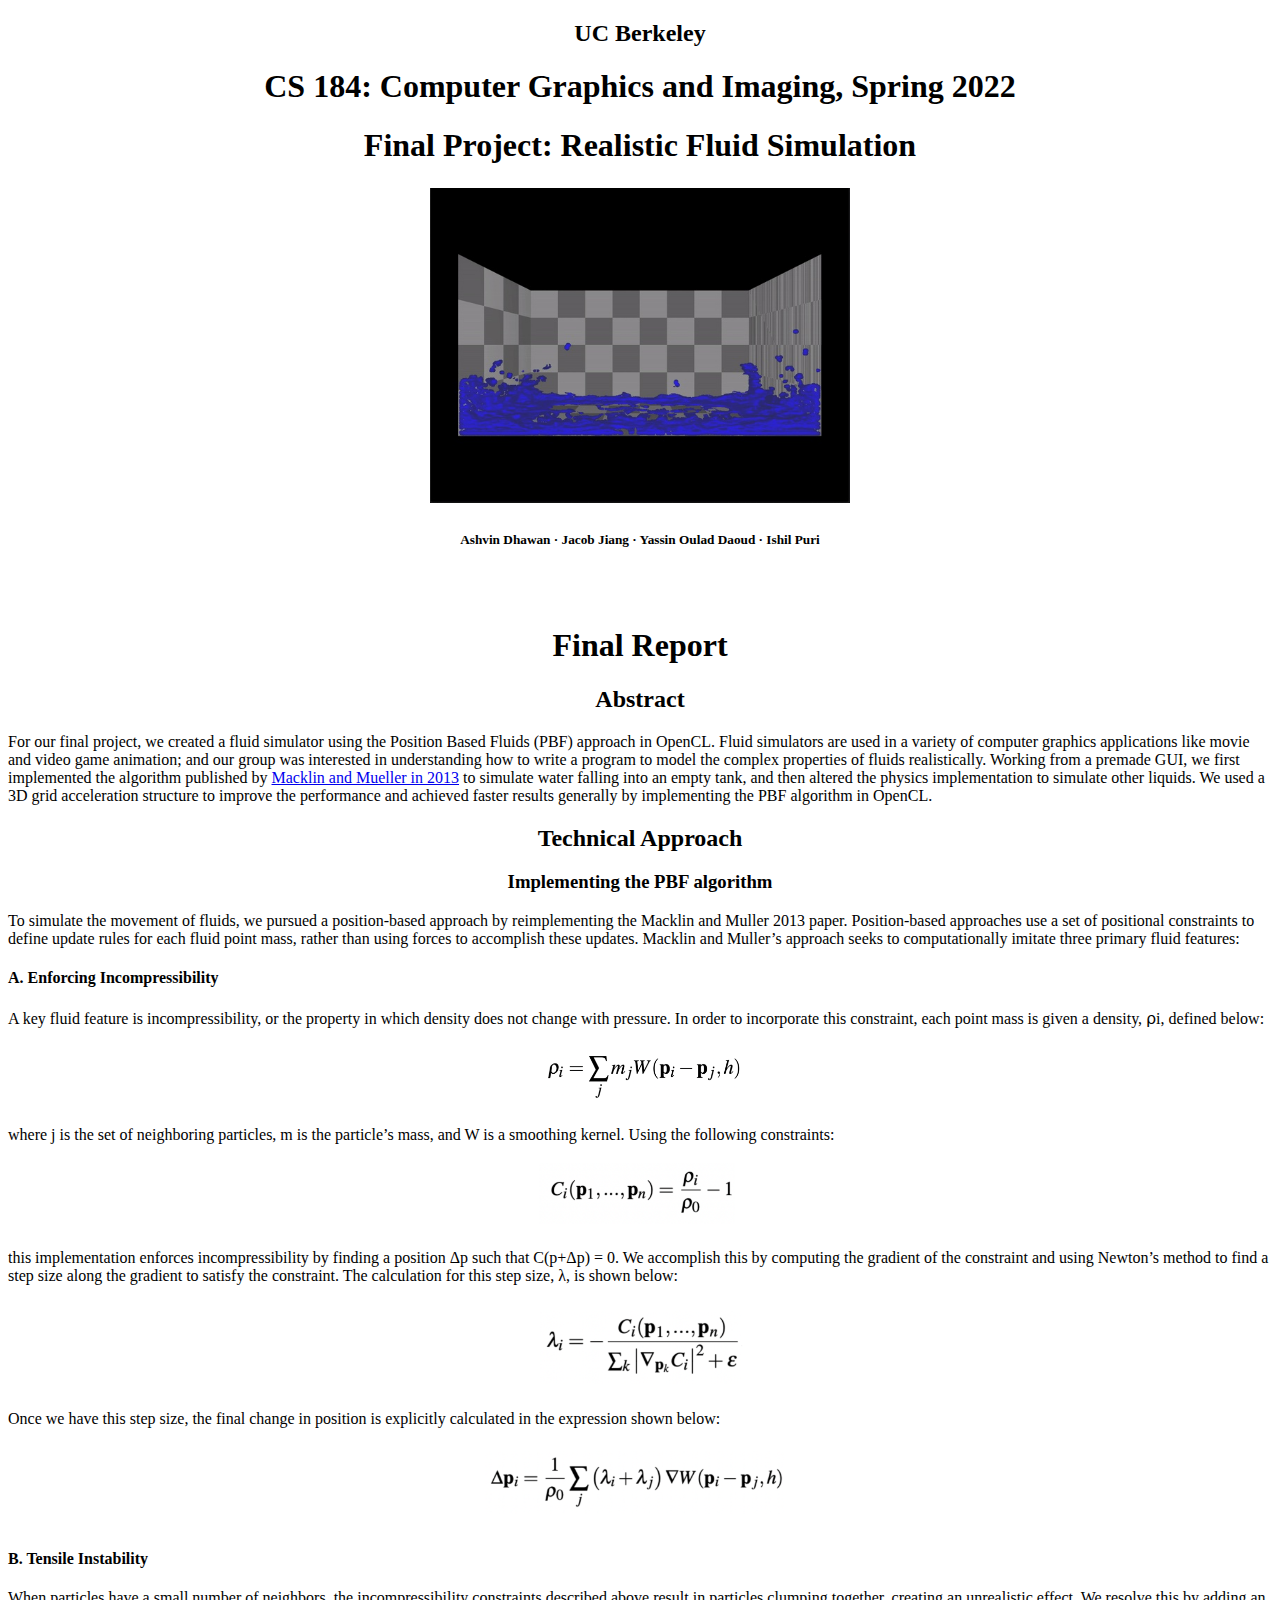
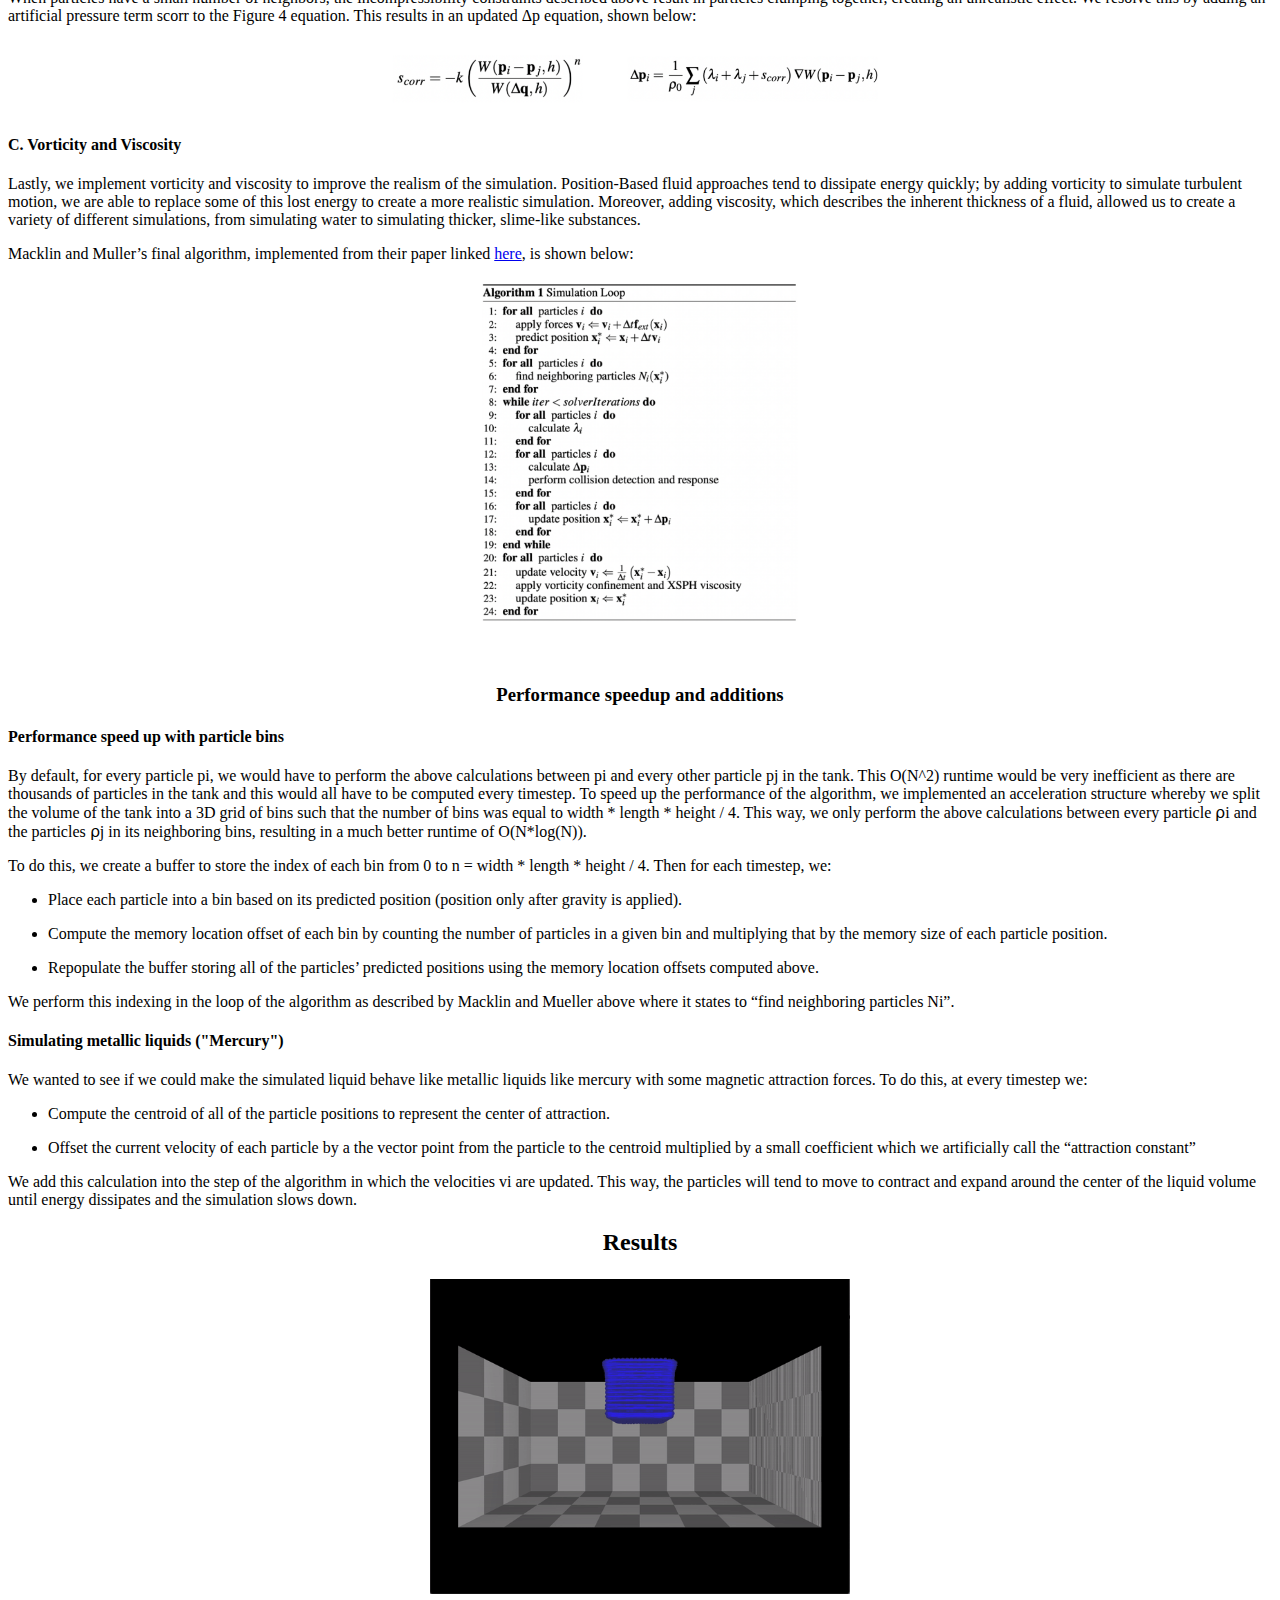
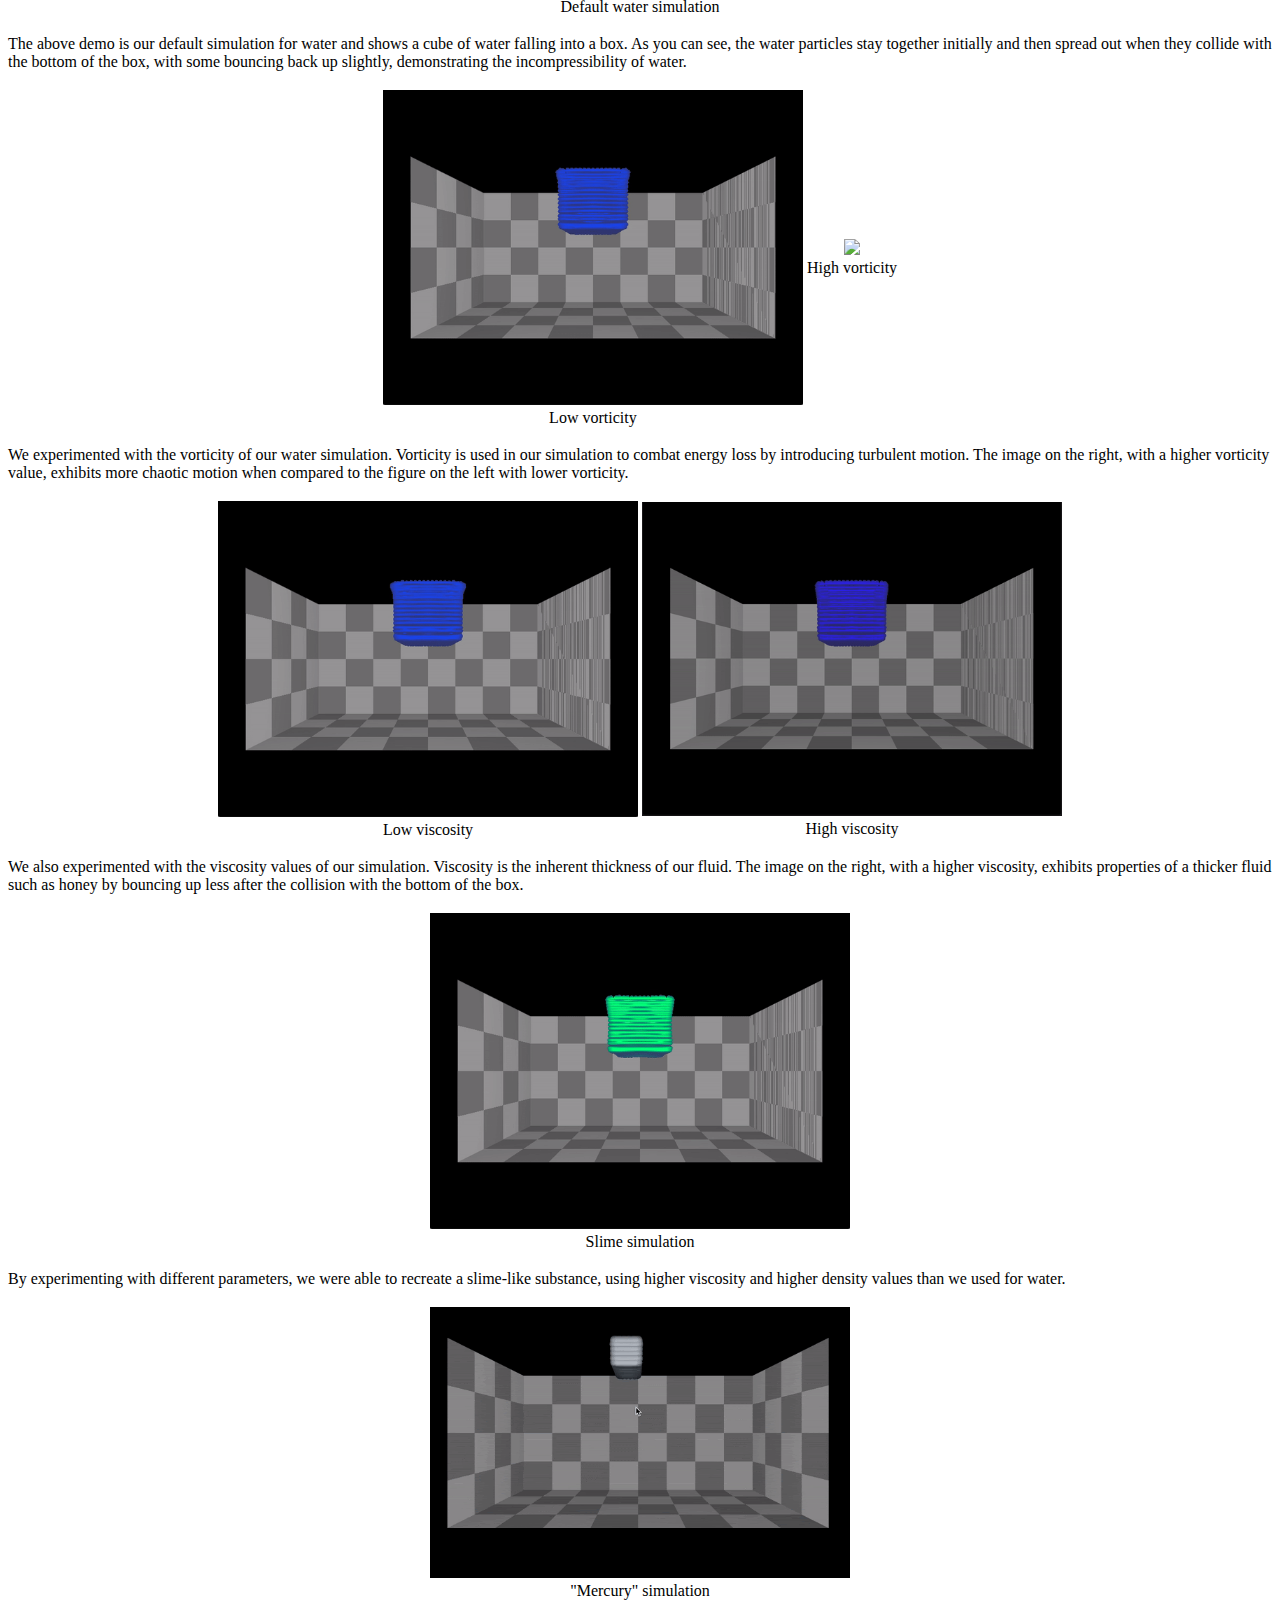
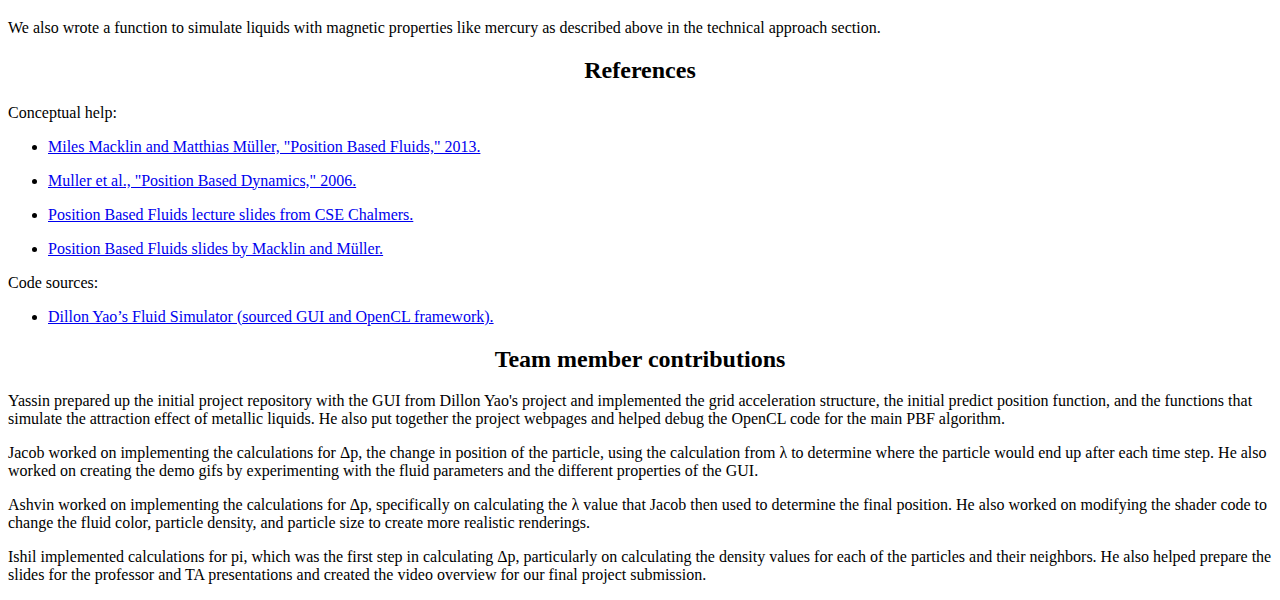
==== commit dfbb421b: "Update index.html" ====
--- a/final/index.html
+++ b/final/index.html
@@ -2,19 +2,12 @@
 <html xmlns="http://www.w3.org/1999/xhtml" xml:lang="en" lang="en">
 <head>
 <style>
-  body {
-    padding: 100px;
-    width: 1000px;
-    margin: auto;
-    text-align: left;
-    font-weight: 300;
-    font-family: 'Open Sans', sans-serif;
-    color: #121212;
-  }
-  h1, h2, h3, h4 {
-    font-family: 'Source Sans Pro', sans-serif;
-  }
+ 
 </style>
+    
+<link rel="stylesheet" href="main.css">
+<link rel="stylesheet" href="https://use.typekit.net/kao5cdj.css">
+
 <title>CS 184 Final Project</title>
 <meta http-equiv="content-type" content="text/html; charset=utf-8" />
 <link href="https://fonts.googleapis.com/css?family=Open+Sans|Source+Sans+Pro" rel="stylesheet">
@@ -33,12 +26,10 @@
                     <img src="images/high_vort.jpg" width="420px" />
                 </tr>
             </table>
-    </div>
-<h2 align="middle">Ashvin Dhawan, CS184</h2>
-<h2 align="middle">Jacob Jiang, CS184</h2>
-<h2 align="middle">Yassin Oulad Daoud, CS184</h2>
-<h2 align="middle">Ishil Puri, CS184</h2>
-    
+        <div></div>
+    <h5 align="middle">Ashvin Dhawan · Jacob Jiang · Yassin Oulad Daoud · Ishil Puri</h5>
+    
+    </div>
 <br><br>
 
 <div>
@@ -50,7 +41,7 @@
     <h3 align="middle">Implementing the PBF algorithm</h3>
     <p>To simulate the movement of fluids, we pursued a position-based approach by reimplementing the Macklin and Muller 2013 paper</a>. Position-based approaches use a set of positional constraints to define update rules for each fluid point mass, rather than using forces to accomplish these updates. Macklin and Muller&rsquo;s approach seeks to computationally imitate three primary fluid features:</p>
     
-    <h3>A. Enforcing Incompressibility</h3>
+    <h4>A. Enforcing Incompressibility</h4>
     <p>A key fluid feature is incompressibility, or the property in which density does not change with pressure. In order to incorporate this constraint, each point mass is given a density, ⍴i, defined below:</p>
     <div align="center">
             <table style="width=100%">
@@ -91,7 +82,7 @@
             </table>
     </div>
     
-    <h3>B. Tensile Instability</h3>
+    <h4>B. Tensile Instability</h4>
     <p>When particles have a small number of neighbors, the incompressibility constraints described above result in particles clumping together, creating an unrealistic effect. We resolve this by adding an artificial pressure term scorr to the Figure 4 equation. This results in an updated &Delta;p equation, shown below:</p>
         <div align="center">
             <table style="width=100%">
@@ -103,7 +94,7 @@
     </div>
     
     
-    <h3>C. Vorticity and Viscosity</h3>
+    <h4>C. Vorticity and Viscosity</h3>
     <p>Lastly, we implement vorticity and viscosity to improve the realism of the simulation. Position-Based fluid approaches tend to dissipate energy quickly; by adding vorticity to simulate turbulent motion, we are able to replace some of this lost energy to create a more realistic simulation. Moreover, adding viscosity, which describes the inherent thickness of a fluid, allowed us to create a variety of different simulations, from simulating water to simulating thicker, slime-like substances.&nbsp;</p>
     <p>Macklin and Muller&rsquo;s final algorithm, implemented from their paper linked <a href="http://mmacklin.com/pbf_sig_preprint.pdf">here</a>, is shown below:</p>
             <div align="center">
@@ -117,7 +108,7 @@
     
     <p><br></p>
    <h3 align="middle">Performance speedup and additions</h3>
-    <h3>Performance speed up with particle bins</h3>
+    <h4>Performance speed up with particle bins</h4>
     <p>By default, for every particle pi, we would have to perform the above calculations between pi and every other particle pj in the tank. This O(N^2) runtime would be very inefficient as there are thousands of particles in the tank and this would all have to be computed every timestep. To speed up the performance of the algorithm, we implemented an acceleration structure whereby we split the volume of the tank into a 3D grid of bins such that the number of bins was equal to width * length * height / 4. This way, we only perform the above calculations between every particle ⍴i and the particles ⍴j in its neighboring bins, resulting in a much better runtime of O(N*log(N)).</p>
     <p>To do this, we create a buffer to store the index of each bin from 0 to n = width * length * height / 4. Then for each timestep, we:</p>
 <ul>
@@ -133,7 +124,7 @@
 </ul>
 <p>We perform this indexing in the loop of the algorithm as described by Macklin and Mueller above where it states to &ldquo;find neighboring particles Ni&rdquo;.</p>
     
-    <h3>Simulating metallic liquids ("Mercury")</h3>
+    <h4>Simulating metallic liquids ("Mercury")</h4>
     <p>We wanted to see if we could make the simulated liquid behave like metallic liquids like mercury with some magnetic attraction forces. To do this, at every timestep we:</p>
 <ul>
     <li>
@@ -198,7 +189,7 @@
             <table style="width=100%">
                 <tr>
                     <td align="middle">
-                    <img src="gifs/metal.gif" width="420px" />
+                    <img style="padding-bottom: 50px; background: black;" src="gifs/metal.gif" width="420px" />
                     <figcaption align="middle">"Mercury" simulation</figcaption>
                 </tr>
             </table>
@@ -206,7 +197,33 @@
     <p>We also wrote a function to simulate liquids with magnetic properties like mercury as described above in the technical approach section.&nbsp;</p>
     
     <h2 align="center">References</h2>
-    <h2 align="center">Team member Contributions</h2>
+    <p>Conceptual help:</p>
+<ul>
+    <li>
+        <p><a href="http://mmacklin.com/pbf_sig_preprint.pdf">Miles Macklin and Matthias M&uuml;ller, &quot;Position Based Fluids,&quot; 2013.</a></p>
+    </li>
+    <li>
+        <p><a href="https://www.cs.toronto.edu/~jacobson/seminar/mueller-et-al-2007.pdf">Muller et al., &quot;Position Based Dynamics,&quot; 2006.</a></p>
+    </li>
+    <li>
+        <p><a href="http://www.cse.chalmers.se/edu/year/2018/course/TDA361/Advanced%20Computer%20Graphics/Position%20Based%20Fluids.pdf">Position Based Fluids lecture slides from CSE Chalmers.</a></p>
+    </li>
+    <li>
+        <p><a href="http://mmacklin.com/pbf_slides.pdf">Position Based Fluids slides by Macklin and M&uuml;ller.</a></p>
+    </li>
+</ul>
+<p>Code sources:</p>
+<ul>
+    <li>
+        <p><a href="https://github.com/yaoius/f2">Dillon Yao&rsquo;s Fluid Simulator (sourced GUI and OpenCL framework).</a></p>
+    </li>
+</ul>
+    
+    <h2 align="center">Team member contributions</h2>
+    <p>Yassin prepared up the initial project repository with the GUI from Dillon Yao's project and implemented the grid acceleration structure, the initial predict position function, and the functions that simulate the attraction effect of metallic liquids. He also put together the project webpages and helped debug the OpenCL code for the main PBF algorithm. </p>
+    <p>Jacob worked on implementing the calculations for &Delta;p, the change in position of the particle, using the calculation from &lambda; to determine where the particle would end up after each time step. He also worked on creating the demo gifs by experimenting with the fluid parameters and the different properties of the GUI. &nbsp;</p>
+    <p>Ashvin worked on implementing the calculations for &Delta;p, specifically on calculating the &lambda; value that Jacob then used to determine the final position. He also worked on modifying the shader code to change the fluid color, particle density, and particle size to create more realistic renderings.&nbsp;</p>
+    <p>Ishil implemented calculations for pi, which was the first step in calculating &Delta;p, particularly on calculating the density values for each of the particles and their neighbors. He also helped prepare the slides for the professor and TA presentations and created the video overview for our final project submission.</p>
 
 </body>
 </html>
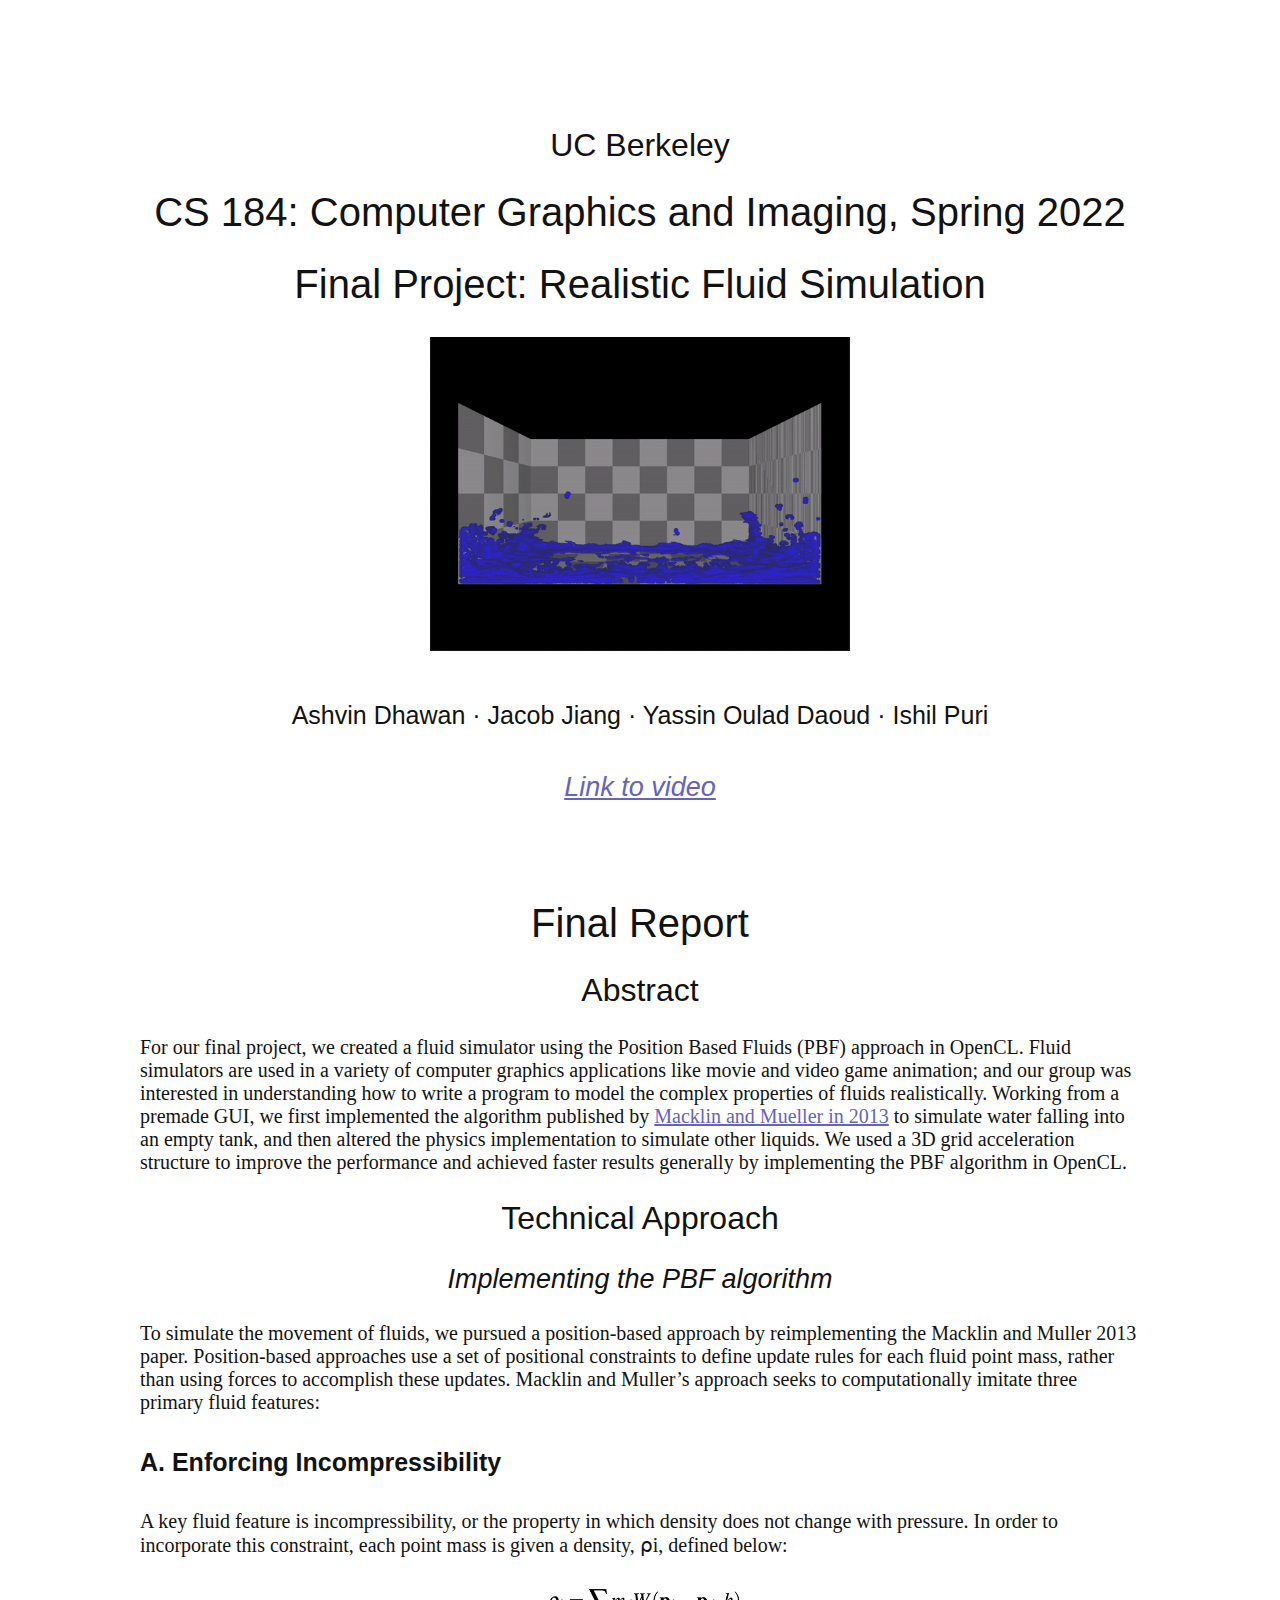
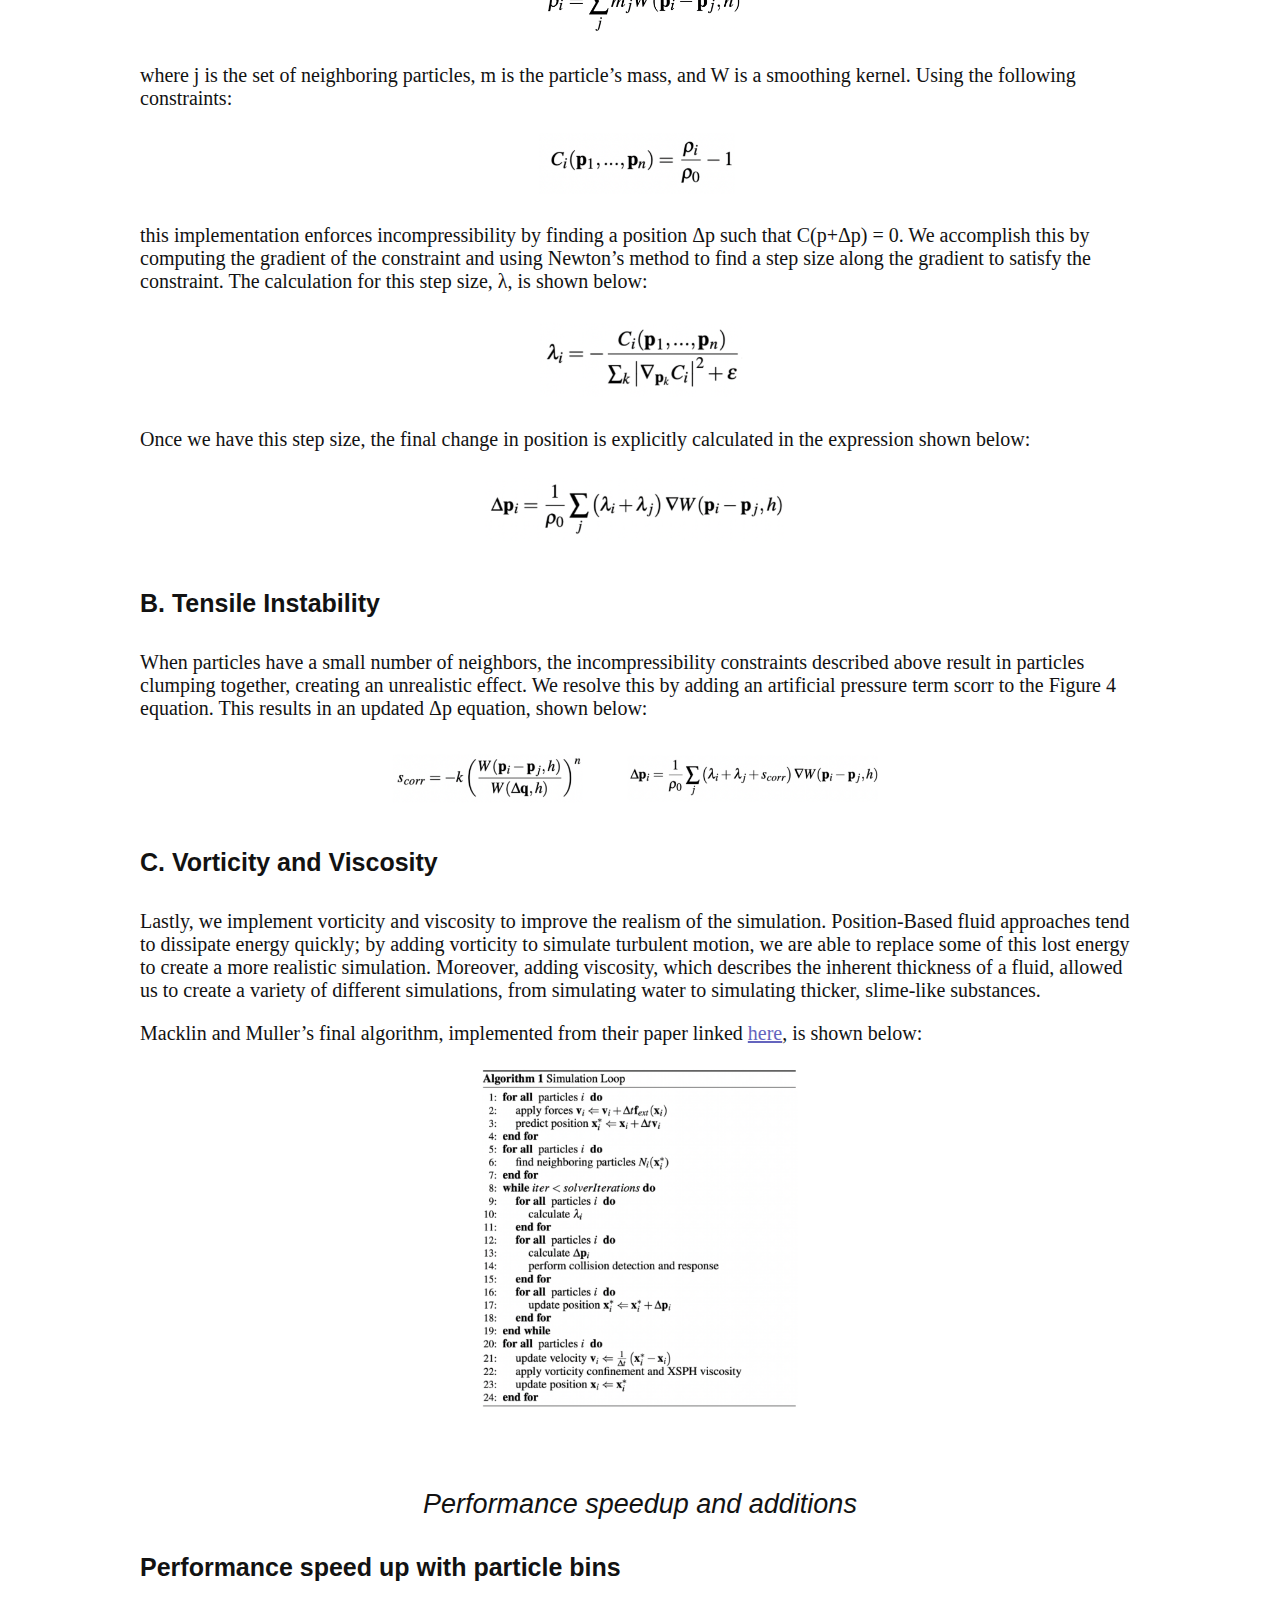
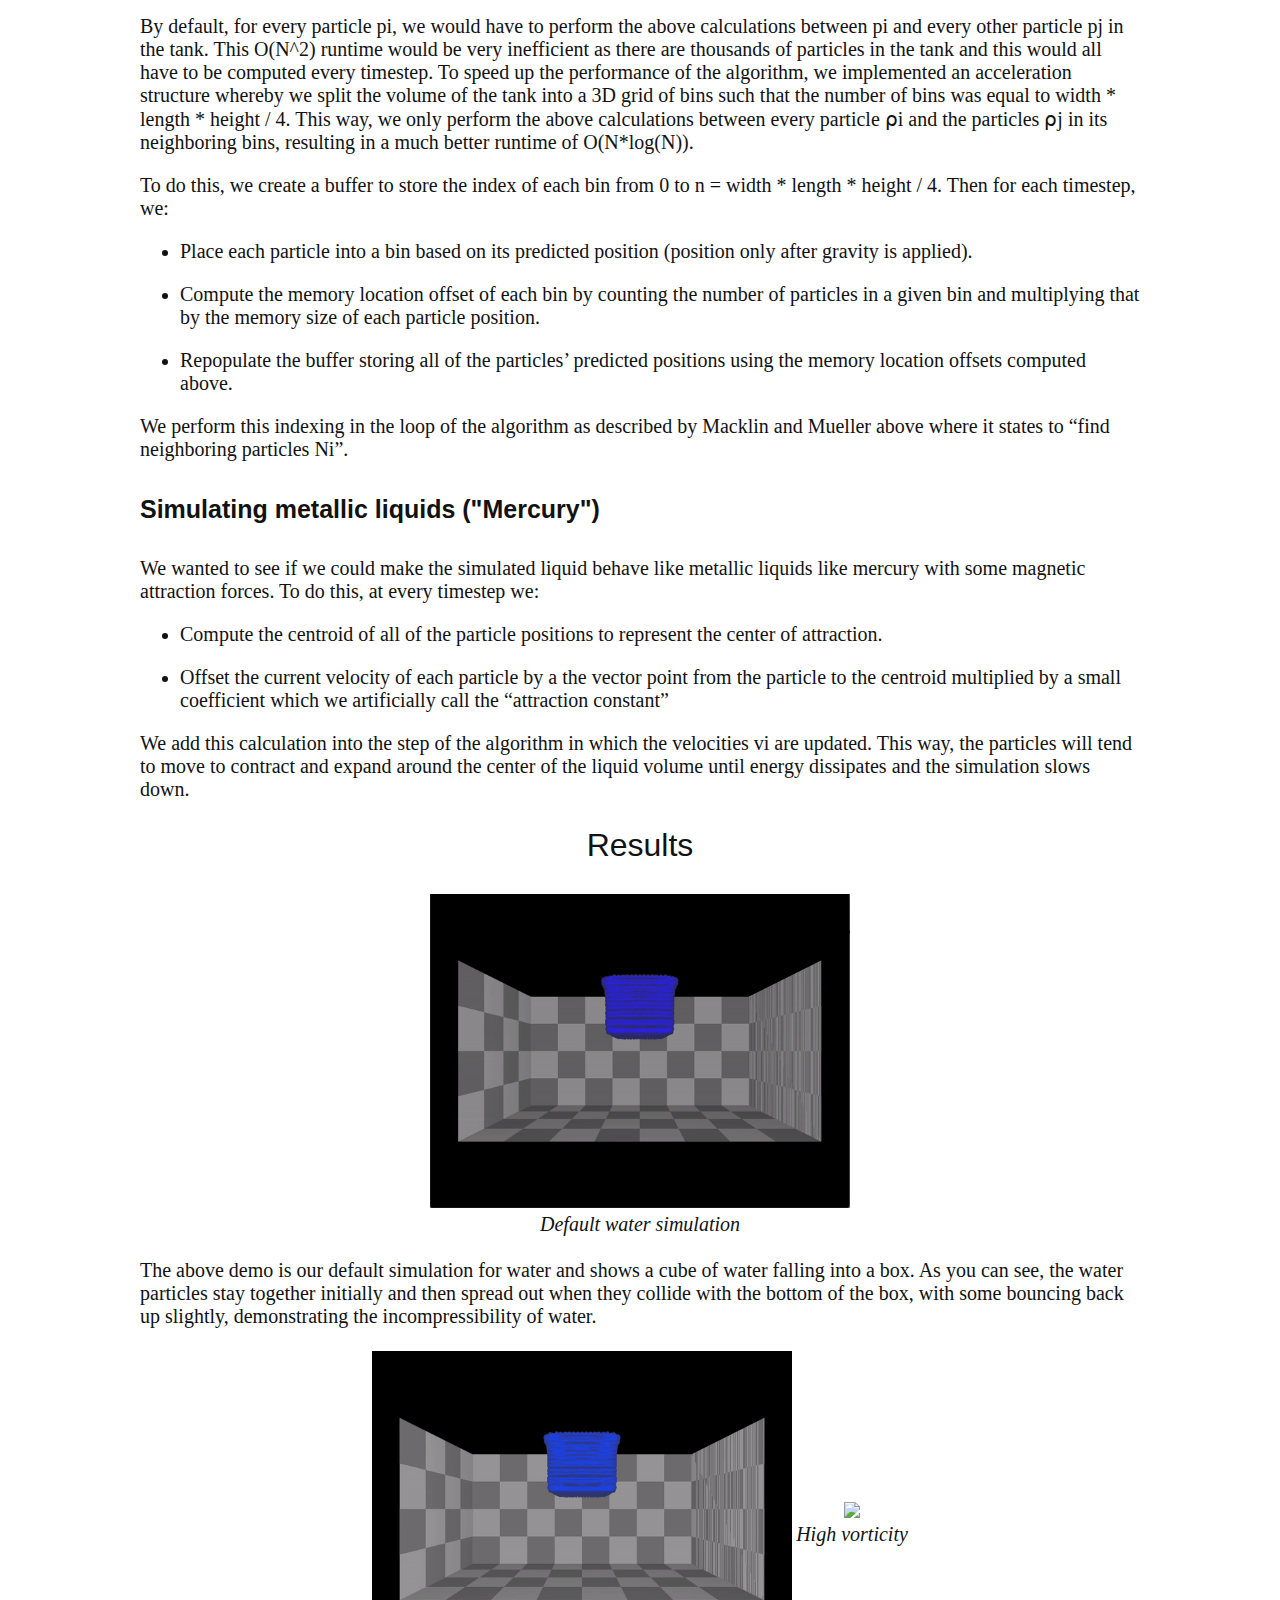
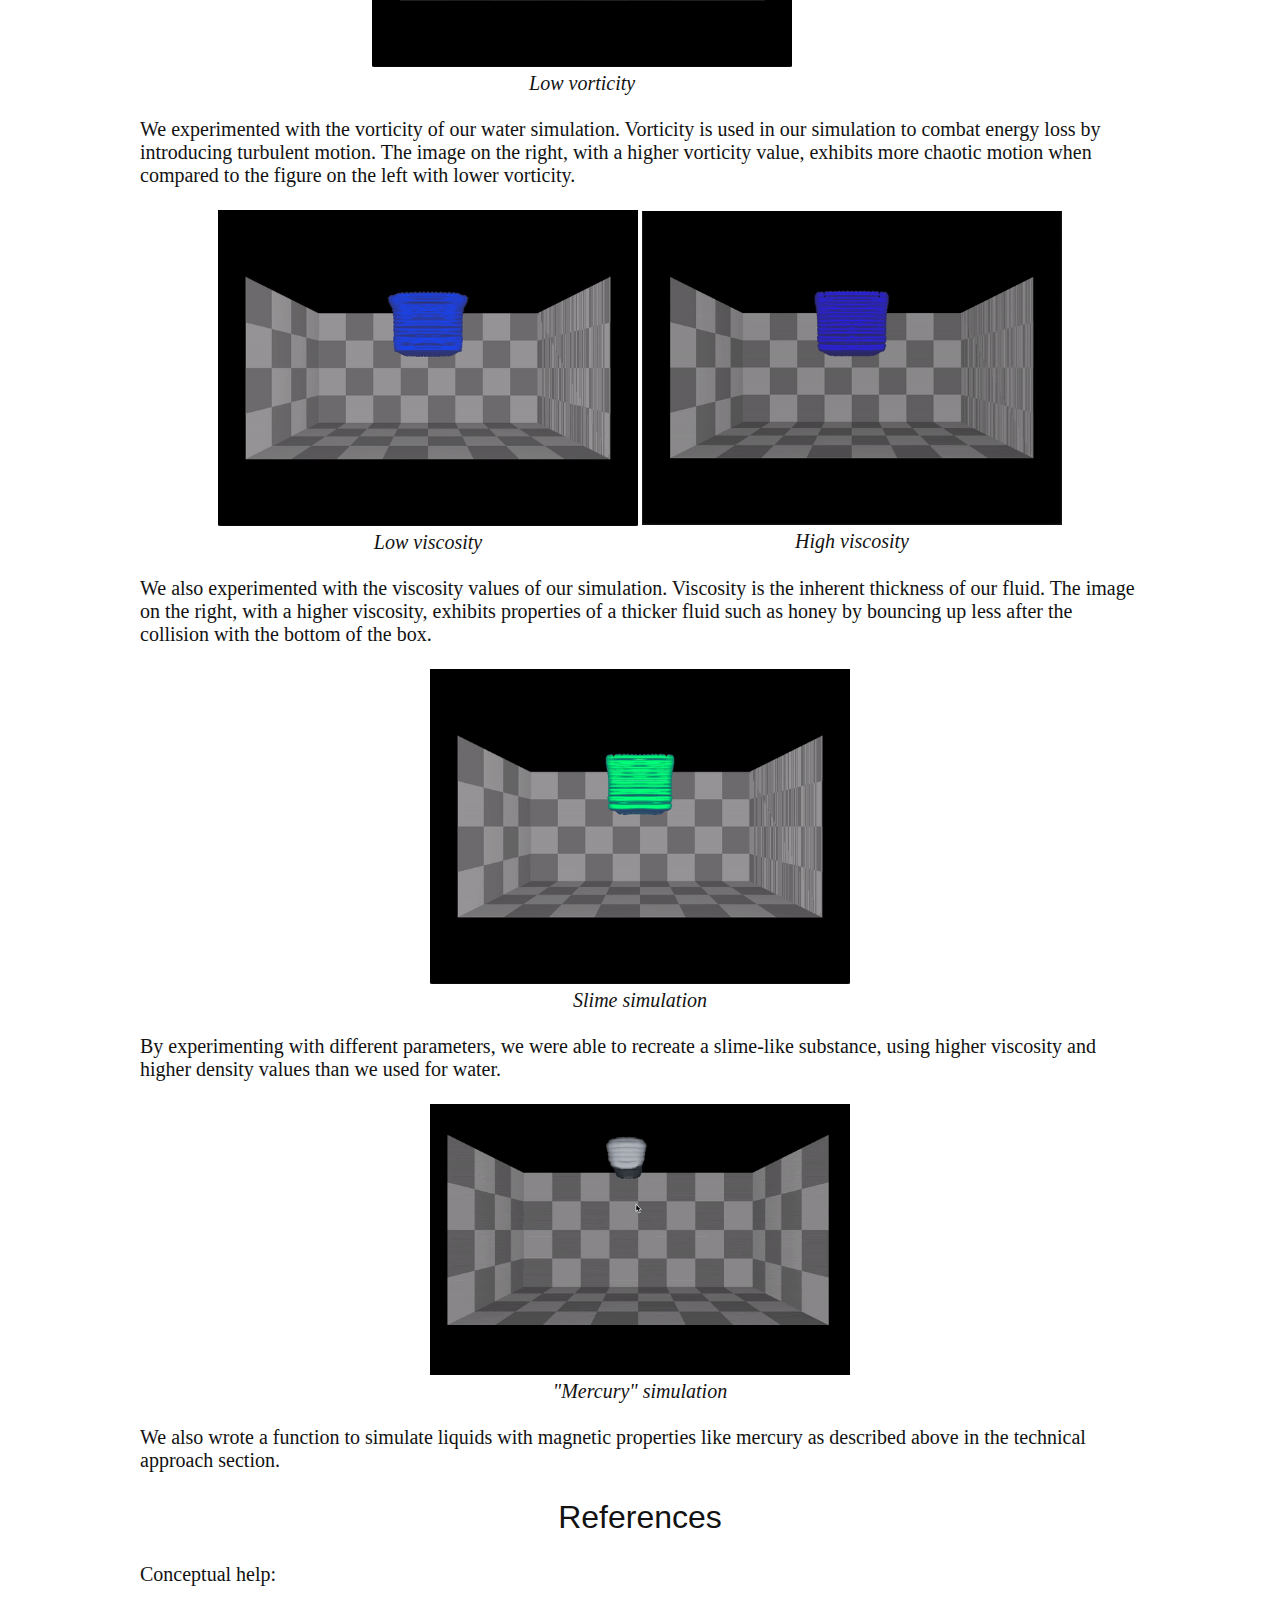
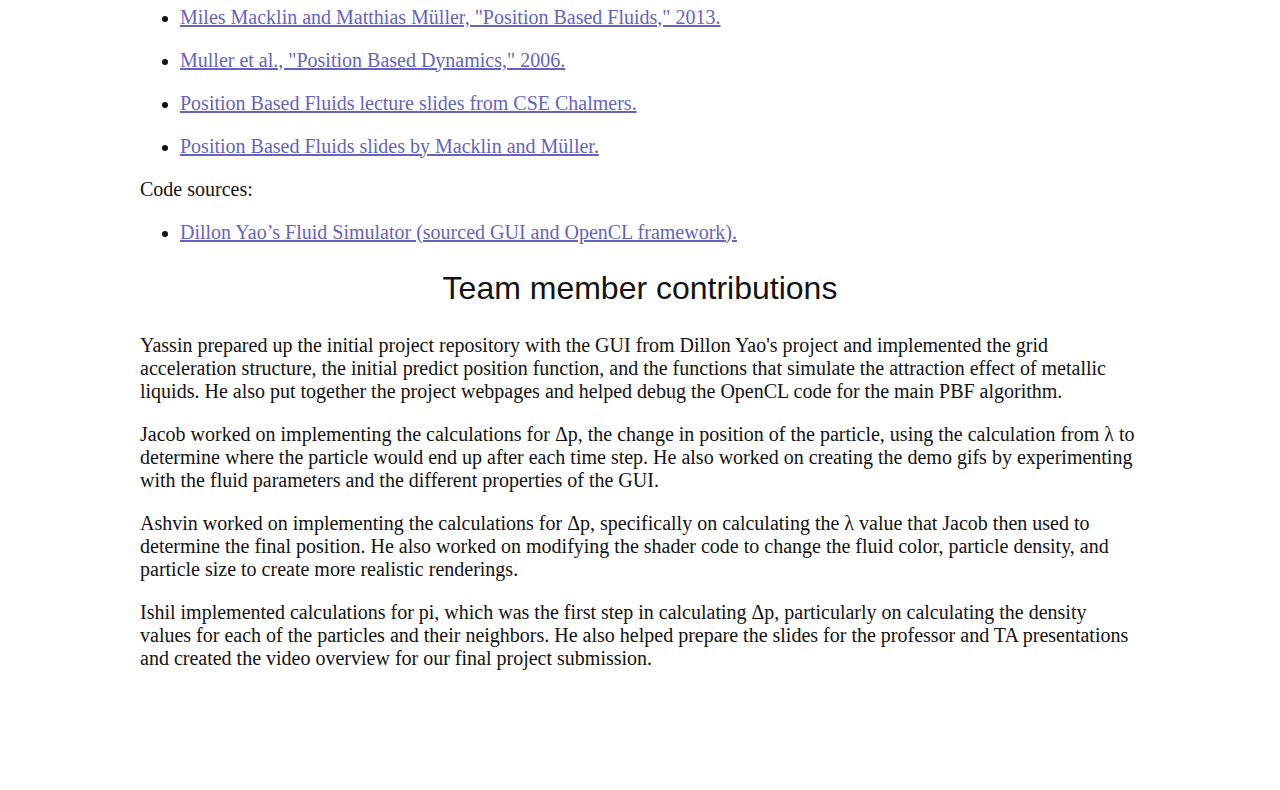
==== commit 55becd69: "Update index.html" ====
--- a/final/index.html
+++ b/final/index.html
@@ -28,6 +28,7 @@
             </table>
         <div></div>
     <h5 align="middle">Ashvin Dhawan · Jacob Jiang · Yassin Oulad Daoud · Ishil Puri</h5>
+    <h3 align="middle"><a  target="_blank" href="https://drive.google.com/file/d/1sgCCLdC_zS6mjdafsgaUtPXmWNolIT4c/view?usp=sharing">Link to video</a></h3>
     
     </div>
 <br><br>
--- a/final/main.css
+++ b/final/main.css
@@ -0,0 +1,57 @@
+ body {
+    padding: 100px;
+    width: 1000px;
+    margin: auto;
+    text-align: left;
+    font-weight: 300;
+    font-family: 'Open Sans', sans-serif;
+    color: #121212;
+  }
+
+  h1 {
+font-family: neue-haas-grotesk-display, sans-serif;
+font-weight: 200;
+font-style: normal;
+      font-size: 40px;
+/*    font-family: 'Source Sans Pro', sans-serif;*/
+  }
+h2 {
+    font-family: neue-haas-grotesk-display, sans-serif;
+    font-weight: 400;
+    font-style: normal;
+    font-size: 32px;
+}
+h3, figcaption{
+    font-family: neue-haas-grotesk-display, sans-serif;
+    font-weight: 500;
+    font-style: italic;
+    font-size: 27px;
+}
+h4{
+    font-family: neue-haas-grotesk-display, sans-serif;
+    font-weight: 600;
+    font-style: normal;
+    font-size: 25px;
+}
+h5{
+    font-family: neue-haas-grotesk-display, sans-serif;
+    font-weight: 400;
+    font-style: normal;
+    font-size: 25px;
+}
+figcaption {
+    font-family: freight-big-pro, serif;
+    font-weight: 400;
+    font-style: italic;
+    font-size: 20px;
+}
+
+p {
+    font-family: freight-big-pro, serif;
+    font-weight: 400;
+    font-style: normal;
+    font-size: 20px;
+}
+a {
+    color: rgb(100,100,190);
+}